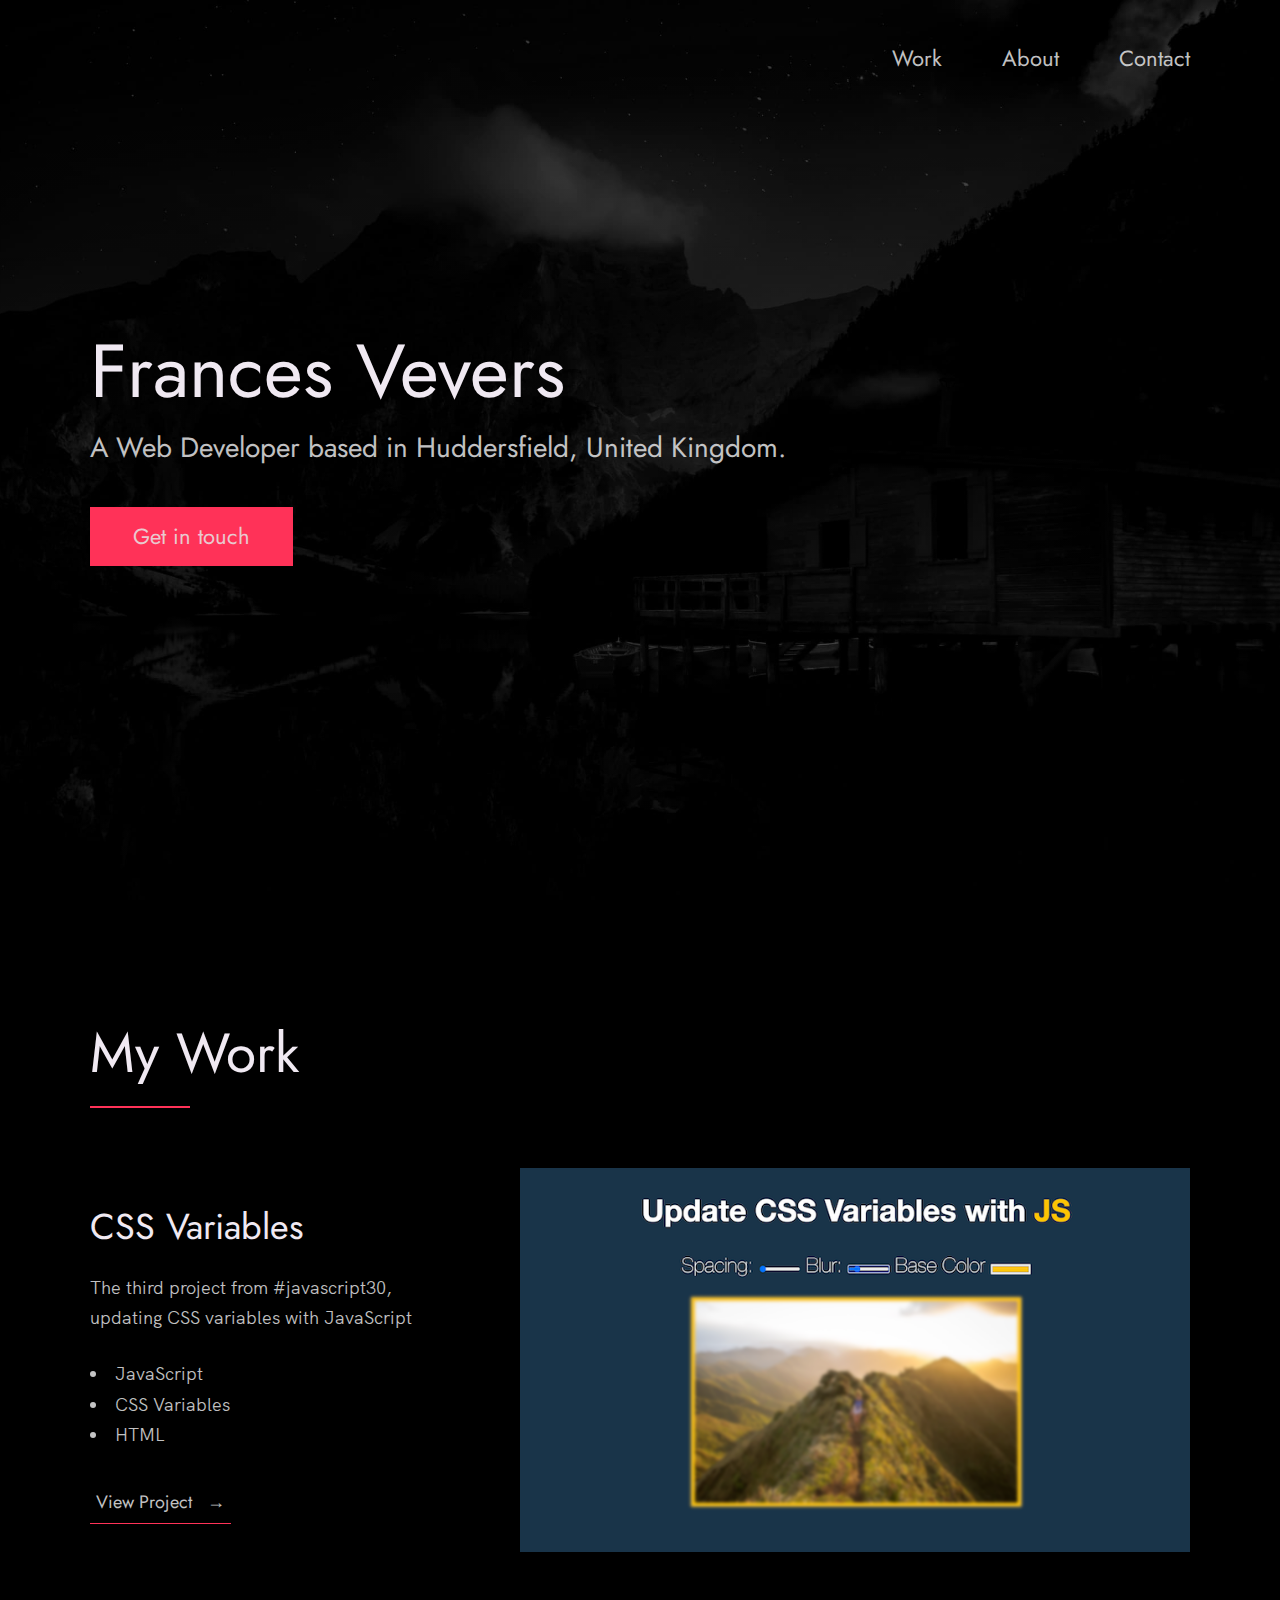
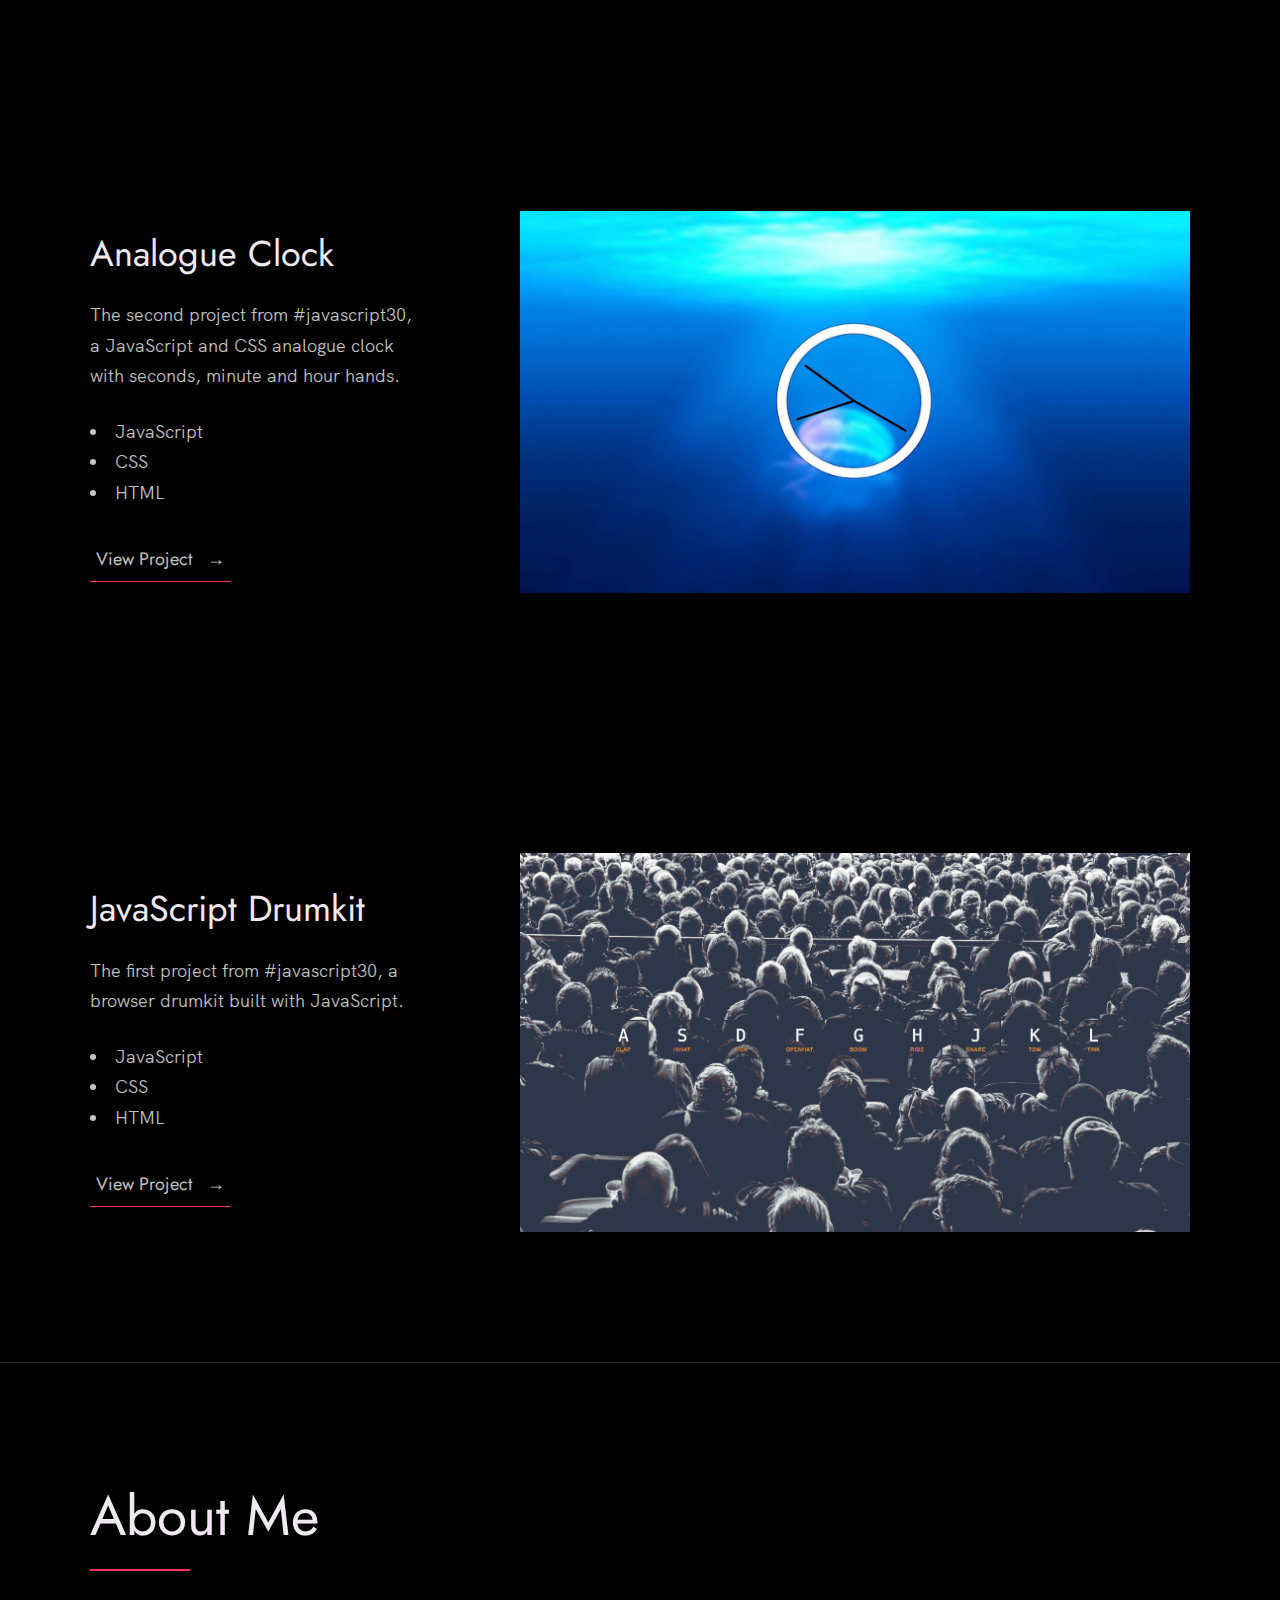
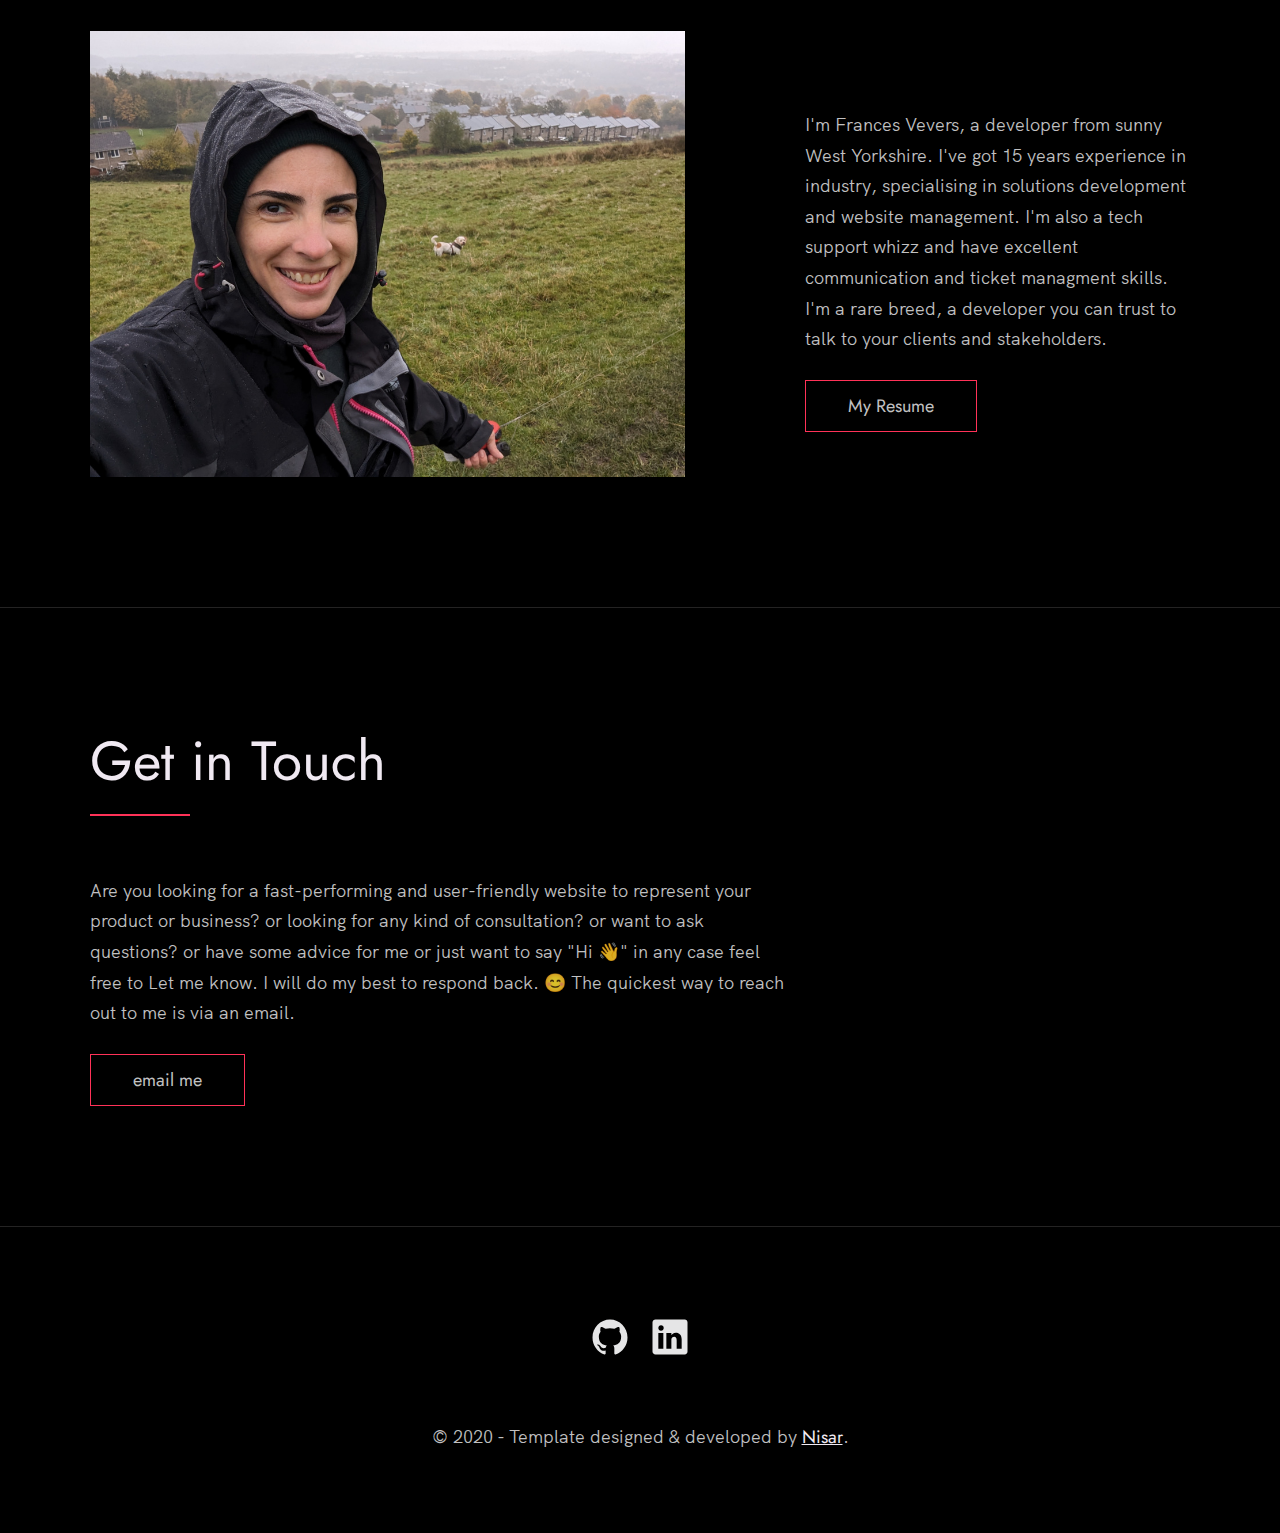
==== index.html @ 70a64d56 "updating fav icon" ====
<!-- 
  Hello 😊.

  This template is designed and developed by Nisar Hassan Naqvi
  for anyone to use for free or customize the way they like.

  Github Repo: https://github.com/nisarhassan12/portfolio-template/
  My Website: https://nisar.dev

  For business & inquires, contact me => syednisarhassan12@gmail.com
-->

<!--
  Follow the instructions written in comments to create your stunning portfolio
-->

<!DOCTYPE html>
<html lang="en">

<head>
  <meta charset="UTF-8" />
  <meta name="viewport" content="width=device-width, initial-scale=1.0" />
  <!-- <link rel="shortcut icon" type="image/png" href="./images/favicon.png" /> -->
  <link rel="icon" href="https://fav.farm/🔥" />

  <!-- Put your site title here -->
  <title>
    Frances Vevers | A Web Developer based in Huddersfield, United Kingdom.
  </title>

  <meta name="description" content="Add small description of yourslef.">
  <!-- Add some coding keywords below, Ex: (React, CSS etc) -->
  <meta name="keywords" content="Put your name, skills and some coding keywords" />
  <link rel="stylesheet" href="index.css" />
</head>

<body>

  <!-- ***** Header ***** -->

  <header class="header" role="banner" id="top">
    <div class="row">
      <nav class="nav" role="navigation">
        <ul class="nav__items">
          <li class="nav__item"><a href="#work" class="nav__link">Work</a></li>
          <!--<li class="nav__item"><a href="#clients" class="nav__link">Clients</a></li>-->
          <li class="nav__item">
            <a href="#about" class="nav__link">About</a>
          </li>
          <li class="nav__item">
            <a href="#contact" class="nav__link">Contact</a>
          </li>
        </ul>
      </nav>
    </div>
    <div class="header__text-box row">
      <div class="header__text">
        <h1 class="heading-primary">
          <!-- Replace the following name with your name -->
          <span>Frances Vevers</span>
        </h1>
        <!-- Put a small paragraph about yourself -->
        <p>A Web Developer based in Huddersfield, United Kingdom.</p>
        <a href="#contact" class="btn btn--pink">Get in touch</a>
      </div>
    </div>
  </header>

  <main role="main">

    <!-- ***** Work ***** -->

    <section class="work" id="work">
      <div class="row">
        <h2>My Work</h2>
        <div class="work__boxes">

          <!-- Each div with the work__box class is a project. -->

          <!-- <div class="work__box">
            <div class="work__text">
              <h3>Portfolio Template</h3>
              <p>
                A free Open Source Portfolio for anyone to use for free.
              </p>
              <ul class="work__list">
                <li>HTML</li>
                <li>SCSS</li>
                <li>JavaScript</li>
                <li>Parcel</li>
              </ul>

              <div class="work__links">
                <a href="https://nisar.surge.sh" target="_blank" class="link__text">
                  Visit Site <span>&rarr;</span>
                </a>
                <a href="https://github.com/nisarhassan12/portfolio" title="View Source Code" target="_blank">
                  <img src="./images/github.svg" class="work__code" alt="GitHub">
                </a>
              </div>
            </div>
            <div class="work__image-box">
              <img src="./images/project-1.png" class="work__image" alt="Project 1" />
            </div>
          </div>

          <div class="work__box">
            <div class="work__text">
              <h3>Calculator</h3>
              <p>
                Lorem ipsum dolor sit amet consectetur adipisicing elit. Quod,
                eius.
              </p>
              <ul class="work__list">
                <li>React</li>
                <li>Next.js</li>
                <li>Node</li>
                <li>MongoDB</li>
              </ul>

              <div class="work__links">
                <a href="#" class="link__text">
                  Visit Site <span>&rarr;</span>
                </a>
                <a href="#">
                  <img src="./images/github.svg" class="work__code" title="View Source Code" alt="GitHub">
                </a>
              </div>
            </div>
            <div class="work__image-box">
              <img src="./images/project-2.png" class="work__image" alt="Project 1" />
            </div>
          </div> -->

          <div class="work__box">
            <div class="work__text">
              <h3>CSS Variables</h3>
              <p>
                The third project from #javascript30, updating CSS variables with JavaScript
              </p>
              <ul class="work__list">
                <li>JavaScript</li>
                <li>CSS Variables</li>
                <li>HTML</li>
              </ul>

              <div class="work__links">
                <a href="./projects/javascript30/03 - CSS Variables/index-START.html" class="link__text" target="_blank">
                  View Project <span>&rarr;</span>
                </a>
              </div>
            </div>
            <div class="work__image-box">
              <img src="./images/project-css-variables.png" class="work__image" alt="clock" />
            </div>
          </div>

          <div class="work__box">
            <div class="work__text">
              <h3>Analogue Clock</h3>
              <p>
                The second project from #javascript30, a JavaScript and CSS analogue clock with seconds, minute and hour hands.
              </p>
              <ul class="work__list">
                <li>JavaScript</li>
                <li>CSS</li>
                <li>HTML</li>
              </ul>

              <div class="work__links">
                <a href="./projects/javascript30/02 - JS and CSS Clock/index-START.html" class="link__text" target="_blank">
                  View Project <span>&rarr;</span>
                </a>
              </div>
            </div>
            <div class="work__image-box">
              <img src="./images/project-clock.png" class="work__image" alt="clock" />
            </div>
          </div>

          <div class="work__box">
            <div class="work__text">
              <h3>JavaScript Drumkit</h3>
              <p>
                The first project from #javascript30, a browser drumkit built with JavaScript.
              </p>
              <ul class="work__list">
                <li>JavaScript</li>
                <li>CSS</li>
                <li>HTML</li>
              </ul>

              <div class="work__links">
                <a href="./projects/javascript30/01 - JavaScript Drum Kit/index-START.html" class="link__text"  target="_blank">
                  View Project <span>&rarr;</span>
                </a>
              </div>
            </div>
            <div class="work__image-box">
              <img src="./images/project-drumkit.png" class="work__image" alt="Drumkit" />
            </div>
          </div>

        </div>
      </div>
    </section>

    <!-- ***** Clients ***** -->
<!--
    <section class="client" id="clients">
      <div class="row">
        <h2>Clients</h2>
        <div class="client__logos">-->
          <!-- Add logos of the clients or companies you'have worked with. -->
          <!--<img src="./images/ronjones.png" class="client__logo" alt="Company 2" />
          <img src="./images/goldengrid.png" class="client__logo" alt="Company 3" />
          <img src="./images/bullseye.png" class="client__logo" alt="Company 1" />
          <img src="./images/mighty-furnitures.png" class="client__logo" alt="Company 1" />
          <img src="./images/fastlane.png" class="client__logo" alt="Company 3" />
          <img src="./images/chippy.png" class="client__logo" alt="Company 1" />
        </div>
      </div>
    </section>-->

    <!-- ***** About ***** -->

    <section class="about" id="about">
      <div class="row">
        <h2>About Me</h2>
        <div class="about__content">
          <div class="about__text">
            <!-- Replace the below paragraph with info about yourself -->
            <p>
              I'm Frances Vevers, a developer from sunny West Yorkshire.  I've got 15 years experience in industry, specialising in solutions development and website management.  I'm also a tech support whizz and have excellent communication and ticket managment skills.  I'm a rare breed, a developer you can trust to talk to your clients and stakeholders.
            </p>
            <!-- Provide a link to your resume -->
            <a href="./docs/cv.pdf" class="btn"  target="_blank">My Resume</a>
          </div>

          <div class="about__photo-container">
            <!-- Add a nice photo of yourself -->
            <img class="about__photo" src="./images/frances-vevers-rain.jpg" />
          </div>
        </div>
      </div>
    </section>
  </main>

  <!-- ***** Contact ***** -->

  <section class="contact" id="contact">
    <div class="row">
      <h2>Get in Touch</h2>
      <div class="contact__info">
        <p>
          Are you looking for a fast-performing and user-friendly website to
          represent your product or business? or looking for any kind of
          consultation? or want to ask questions? or have some advice for me
          or just want to say "Hi 👋" in any case feel free to Let me know. I
          will do my best to respond back. 😊 The quickest way to reach out to
          me is via an email.
        </p>
        <!-- Replace the email with yours -->
        <a href="mailto:francesvevers@gmail.com" class="btn">email me</a>
      </div>
    </div>
  </section>

  <!-- ***** Footer ***** -->

  <footer role="contentinfo" class="footer">
    <div class="row">
      <!-- Update the links to point to your accounts -->
      <ul class="footer__social-links">
        <!-- <li class="footer__social-link-item">
          <a href="https://twitter.com/nisarhassan12/" title="Link to Twitter Profile">
            <img src="./images/twitter.svg" class="footer__social-image" alt="Twitter">
          </a>
        </li>
        <li class="footer__social-link-item">
          <a href="https://codepen.io/nisar_hassan" title="Link to Codepen Profile">
            <img src="./images/codepen.svg" class="footer__social-image" alt="Codepen">
          </a>
        </li> -->
        <li class="footer__social-link-item">
          <a href="https://github.com/francesvevers/" title="Link to Github Profile">
            <img src="./images/github.svg" class="footer__social-image" alt="Github">
          </a>
        </li>
        <li class="footer__social-link-item">
          <a href=https://www.linkedin.com/in/frances-vevers-b88bb8159/">
            <img src="./images/linkedin.svg" title="Link to Linkedin Profile" class="footer__social-image" alt="Linkedin">
          </a>
        </li>
      </ul>

      <!-- If you give me some credit by keeping the below paragraph, will be huge for me 😊 Thanks. -->
      <p>
        &copy; 2020 - Template designed & developed by <a href="https://nisar.dev" class="link">Nisar</a>.
      </p>
      <div class="footer__github-buttons">
        <iframe
          src="https://ghbtns.com/github-btn.html?user=nisarhassan12&repo=portfolio-template&type=watch&count=true"
          frameborder="0" scrolling="0" width="170" height="20" title="Watch Portfolio Template on GitHub">
        </iframe>
      </div>
    </div>
  </footer>

  <a href="#top" class="back-to-top" title="Back to Top">
    <img src="./images/arrow-up.svg" alt="Back to Top" class="back-to-top__image"/>
  </a>
  <script src="./index.js"></script>
</body>

</html>
---- index.css ----
/* --------------------------------------- */
/* ----- Basic Setup ----- */
/* --------------------------------------- */

@font-face {
    font-family: 'Hk Grotesk';
    font-style: normal;
    font-weight: 400;
    src: url('./fonts/HKGrotesk-Regular.woff') format('woff');
}

@font-face {
    font-family: 'Jost';
    font-style: normal;
    font-weight: 400;
    src: url('./fonts/Jost-Regular.ttf') format('woff');
}

* {
    margin: 0;
    padding: 0;
    box-sizing: inherit;
}

:root {
    --font-size-small: 1.8rem;
    --font-size-normal: 2.2rem;
    --font-size-medium: 2.8rem;
    --font-size-medium-1: 3.6rem;
    --font-size-large: 5.5rem;
    --font-size-huge: 7.5rem;
    --font-stack: 'Hk Grotesk', sans-serif;

    --line-height-normal: 1.7;
    --line-height-small: 1.2;

    --black: #000;
    --pink: #ff3258;
    --white: #f0e9f2;
    --white-1: #e5e5e6da;


    --container-max-width: 1180px;
    --container-normal-width: 800px;
    --container-medium-width: 700px; 
    --container-small-width: 500px;

    --gutter-huge: 12rem;
    --gutter-medium: 6rem;
    --gutter-normal: 3rem;
    --gutter-small-1: 2.5rem;
    --gutter-small: 2rem;

    --border-light: 1px solid rgb(36, 35, 35);
}

html {
    font-size: 62.5%; /* (16/10)*100 = 62.5% => 1rem = 10px */
    box-sizing: border-box;
    scroll-behavior: smooth;
}

@media(max-width: 1000px) {
    html {
        font-size: 52%;
    }
}

body {
    font-size: var(--font-size-small);
    font-family: var(--font-stack);
    font-weight: 400;
    color: var(--white-1);
    line-height: var(--line-height-normal);
    background: var(--black);
    overflow-x: hidden;
}

.row {
    max-width: var(--container-max-width);
    margin: 0 auto;
}

@media(max-width: 1340px) {
    .row {
        max-width: 1100px;
    }
}

@media(max-width: 1240px) {
    .row {
        padding: 0 var(--gutter-medium);
    }
}

@media(max-width: 600px) {
    .row {
        padding: 0 var(--gutter-normal);
    }
}

@media(max-width: 600px) {
    .row {
        padding: 0 var(--gutter-small);
    }
}

section {
    padding: var(--gutter-huge) 0;
    border-bottom: var(--border-light);
}

img {
    object-fit: contain;
    max-width: 100%;
}

/* --------------------------------------- */
/* ----- Headlines and Paragraphs ----- */
/* --------------------------------------- */

h1,
h2,
h3 {
    font-family: 'Jost', sans-serif;
    font-weight: 400;
    line-height: var(--line-height-small);
    color: var(--white);
}

.heading-primary {
    line-height: 1;
    font-size: var(--font-size-huge);
    font-weight: 400;
}

@media(max-width: 900px) {
    .heading-primary {
        font-size: 6.5rem;
    }
}

h2 {
    font-size: var(--font-size-large);
    margin-bottom: var(--gutter-medium);
}

h2::after {
    content: '';
    display: block;
    height: 2px;
    width: 10rem;
    background: var(--pink);
    margin: var(--gutter-small) 0;
}

h3 {
    font-size: var(--font-size-medium-1);
    margin-bottom: var(--gutter-small);
}

@media(max-width: 500px) {
    .heading-primary {
        font-size: var(--font-size-large);
    }

    h2 {
        font-size: var(--font-size-medium-1);
    }

    h3 {
        font-size: var(--font-size-medium);
    }
}

p {
    margin: var(--gutter-small-1) 0;
}

@media(max-width: 900px) {
    p { 
        max-width: var(--container-small-width);
    }
}

/* --------------------------------------- */
/* ----- Buttons and Links ----- */
/* --------------------------------------- */

a {
    color: var(--white);
    font-weight: 400;
    font-family: 'Jost', sans-serif;
    transition: all .2s;
    outline: 2px solid transparent;
}

::-moz-focus-inner {
    border: 0;
}

button:focus,
a:focus {
    outline: 2px solid var(--pink);
}

body:not(.user-is-tabbing) button:focus,
body:not(.user-is-tabbing) a:focus {
    outline: none;
}

.link:hover {
    color: var(--pink);
}

.btn {
    position: relative;
    display: inline-block;
    padding: 1rem 4.2rem;
    text-decoration: none;
    color: inherit;
    border: 1px solid  var(--pink);
    font-weight: 400;
}

.btn:focus {
    outline: none;
}

.btn::after {
    content: '';
    display: block;
    position: absolute;
    top: 0;
    left: 0;
    right: 100%;
    background: var(--white);
    height: 100%;
    z-index: -1;
    transition: all 0.2s cubic-bezier(1, 0.68, 0.16, 0.9);
}

.btn:hover::after,
.btn:focus::after {
    right: 0;
    background: var(--pink);
}

.btn--pink {
    background: var(--pink);
    transition: all 0.2s;
}

.btn--pink::after {
    display: none;
}

.btn--pink:hover,
.btn--pink:focus {
    background: transparent;
}

.link__text {
    position: relative;
    display: inline-block;
    padding: .6rem;
    color: inherit;
    text-decoration: none;
    border-bottom: 1px solid var(--pink);
}

.link__text::after {
    content: '';
    display: block;
    position: absolute;
    top: 0;
    left: 0;
    right: 100%;
    background: var(--white);
    height: 100%;
    z-index: -1;
    transition: all 0.2s cubic-bezier(1, 0.68, 0.16, 0.9);
}

.link__text:focus {
    outline: none;
}

.link__text:hover::after,
.link__text:focus:after {
    right: 0;
    background: var(--pink);
}

.link__text span {
    padding-left: 1rem;
    font-family: sans-serif;
}

/* ----- Back to Top ----- */

.back-to-top {
    position: fixed;
    bottom: 4rem;
    right: 4rem;
    display: flex;
    justify-content: center;
    align-items: center;
    height: 5.5rem;
    width: 5.5rem;
    background-color: var(--pink);
    border-radius: 50%;
    z-index: 10;
    visibility: hidden;
    transition: all .4s;
}

.back-to-top__image {
    height: 70%;
}

@media(max-width: 900px) {
    .back-to-top {
        right: 2rem;
    }
}

@media(max-width: 500px) {
    .back-to-top {
        right: 1rem;
    }
}

/* --------------------------------------- */
/* ----- Navigation ----- */
/* --------------------------------------- */

.nav {
    display: flex;
    justify-content: flex-end;
    padding: var(--gutter-normal) 0;
}

.nav__items {
    display: flex;
    list-style: none;
}

.nav__item:not(:last-child) {
    margin-right: var(--gutter-medium);
}

@media(max-width: 500px) {
    .nav {
        justify-content: center;
    }
}

@media(max-width: 400px) {
    .nav__item:not(:last-child) {
        margin-right: var(--gutter-normal);
    }
}

@media(max-width: 300px) {
    .nav {
        font-size: var(--font-size-small);
    }
}

.nav__link {
    position: relative;
    display: inline-block;
    padding: 1rem 0;
    text-decoration: none;
    color: inherit;
    transition: all .2s;
}

.nav__link::after {
    content: '';
    position: absolute;
    bottom: 0;
    left: 0;
    right: 100%;
    display: inline-block;
    height: 1rem;
    background: var(--white);
    transition: all 0.25s cubic-bezier(1, 0.68, 0.16, 0.9);
}

.nav__link:hover {
    color: var(--pink);
}

.nav__link:hover::after {
    right: 0;
    height: 2px;
    background: var(--pink);
}

/* --------------------------------------- */
/* ----- Header ----- */
/* --------------------------------------- */

.header {
    background: linear-gradient(rgba(0,0,0, .1), rgba(0,0,0, .4)), 
        url('./images/header.jpg');
    height: 100vh;
    background-size: cover;
    background-position: center;
    background-attachment: fixed;
    font-size: var(--font-size-normal);
}

.header__text {
    position: absolute;
    top: 50%;
    transform: translateY(-50%);
}

.header__text p {
    margin: 1.5rem 0 3.5rem;
    max-width: var(--container-medium-width);
    font-family: 'Jost', sans-serif;
    font-size: var(--font-size-medium);
}

@media(max-width: 500px) {
    .header {
        text-align: center;
    }

    .header__text p {
        transform: scale(.8);
    }
}

/* --------------------------------------- */
/* ----- Work ----- */
/* --------------------------------------- */

.work__box {
    display: flex;
    align-items: center;
}

@media(max-width: 900px) {
    .work__box {
        align-items: initial;
        flex-direction: column-reverse;
    }
}

.work__box:not(:last-child) {
    margin-bottom: 25rem;
}

@media(max-width: 500px) {
    .work__box:not(:last-child) {
        margin-bottom: 20rem;
    }
}

.work__links {
    display: flex;
    align-items: center;
}

.work__text {
    flex: 0 0 30%;
}

.work__list {
    /* list-style-type: square; */
    list-style-position: inside;
    margin-bottom: var(--gutter-normal);
}

.work__code {
    display: block;
    height: 3rem;
    margin-left: var(--gutter-normal);
    transition: all .3s;
}

.work__code:hover {
    transform: scale(1.2);
}

.work__image-box {
    margin-bottom: var(--gutter-normal);
}

@media(min-width: 901px) {
    .work__image-box {
        flex: 1;
        margin: 0 0 0 10rem;
    }
}

@media(max-width: 900px) {
    .work__code {
        height: 4rem;
    }
}

/* --------------------------------------- */
/* ----- Clients ----- */
/* --------------------------------------- */

.client__logos {
    display: flex;
    justify-content: space-between;
    filter: invert(100%) grayscale(100%) opacity(.8);
}

.client__logo {
    height: 6.5rem;
    max-width: 18rem;
}

@media(max-width: 1240px) {
    .client__logos {
        overflow-x: scroll;
        padding: var(--gutter-normal);
    }

    .client__logo:not(:last-of-type) {
        margin-right: var(--gutter-medium);
    }
}

/* --------------------------------------- */
/* ----- About ----- */
/* --------------------------------------- */

.about__content {
    display: flex;
    flex-direction: row-reverse;
    align-items: center;
}

@media(max-width: 900px) {
    .about__content {
        flex-direction: column-reverse;
        align-items: initial;
    }
}

.about__photo-container {
    margin-bottom: var(--gutter-normal);
}

@media(min-width: 901px) {
    .about__text {
        flex: 0 0 35%;
    }
    
    .about__photo-container {
        flex: 1;
        margin: 0 var(--gutter-huge) 0 0;
    }
}

/* --------------------------------------- */
/* ----- Contact ----- */
/* --------------------------------------- */

.contact__info {
    max-width: var(--container-medium-width);
}

/* --------------------------------------- */
/* ----- Footer ----- */
/* --------------------------------------- */

.footer {
    text-align: center;
    padding: var(--gutter-medium) 0 var(--gutter-normal);
}

.footer__social-links {
    display: flex;
    justify-content: center;
    padding: var(--gutter-normal) 0;
    list-style: none;
}

.footer__social-link-item:not(:last-of-type) {
    margin-right: var(--gutter-small);
}

.footer__social-image {
    height: 4rem;
}

.footer__github-buttons {
    display: flex;
    justify-content: center;
}

.footer__github-buttons iframe {
    height: 2.5rem;
    width: 84px;
    transform: translateY(3px);
}

@media(max-width: 500px) {
    .footer {
        padding: var(--gutter-medium) 0;
    } 
}
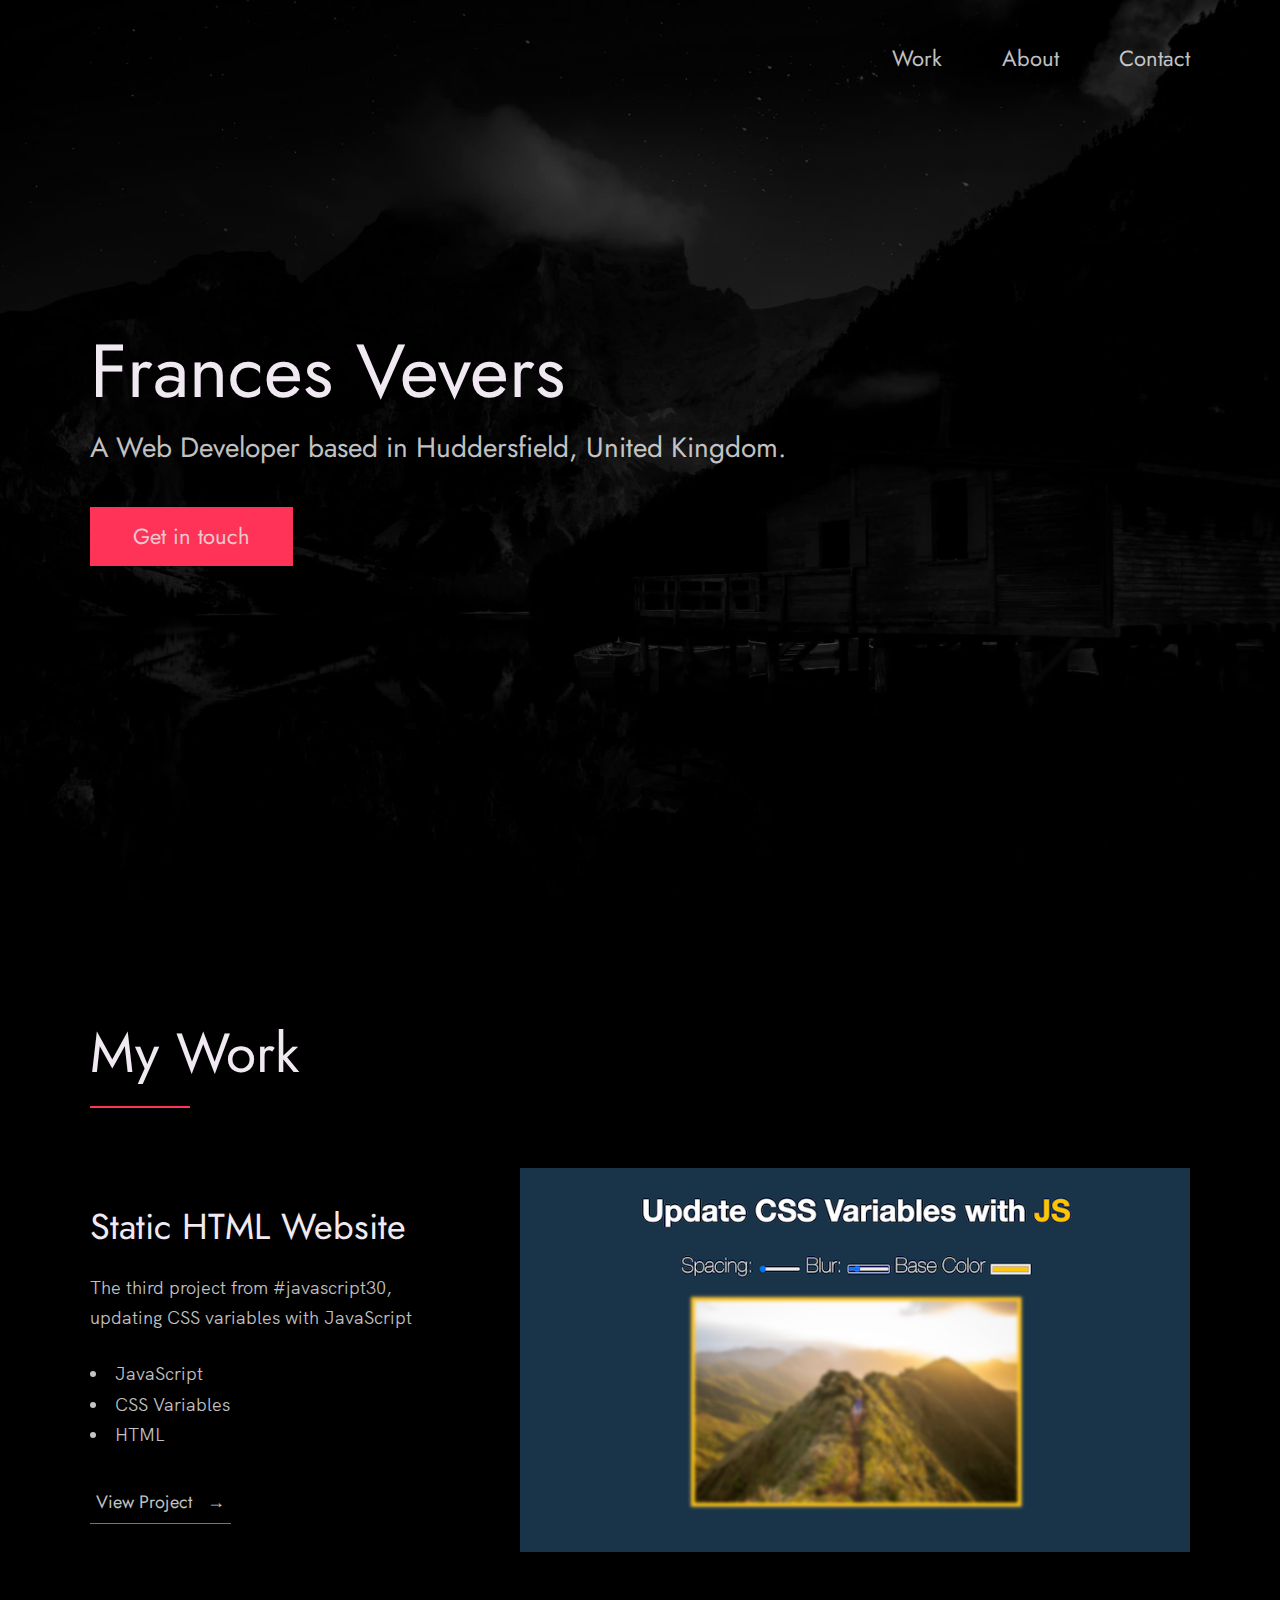
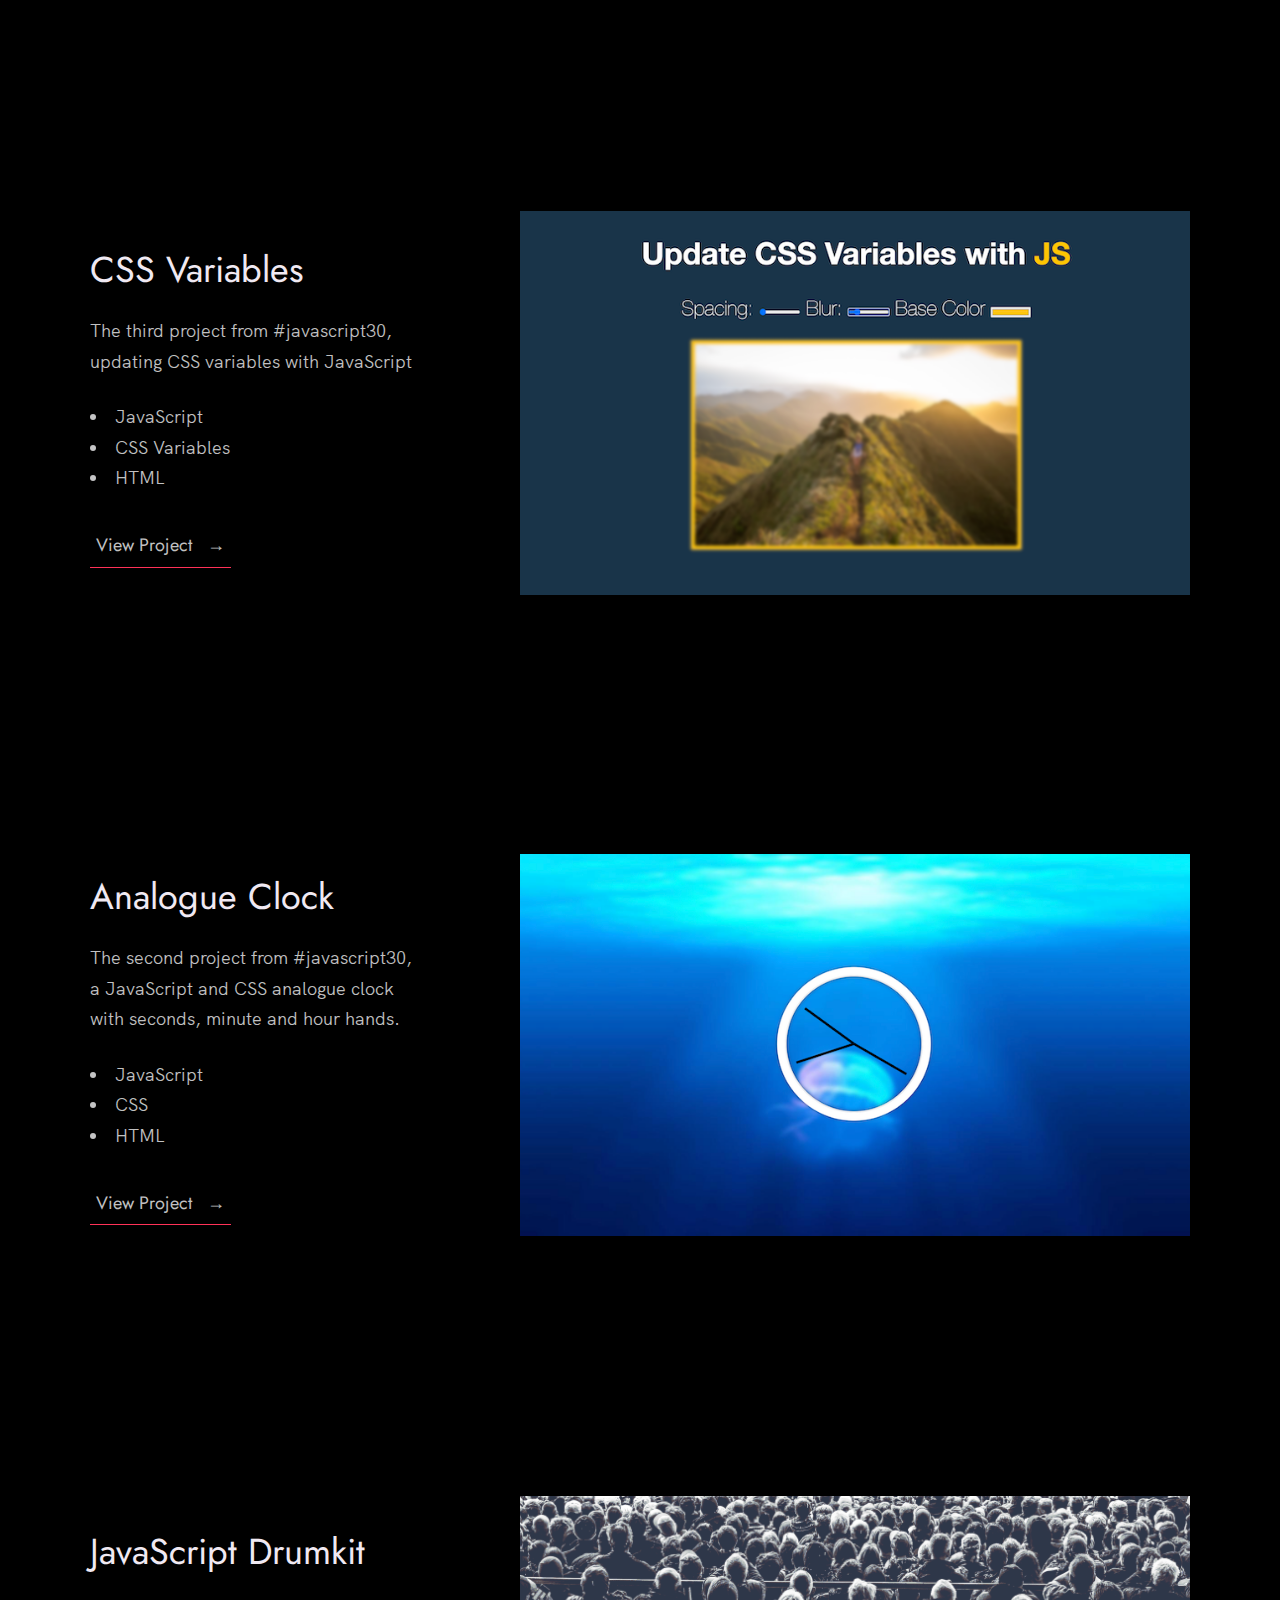
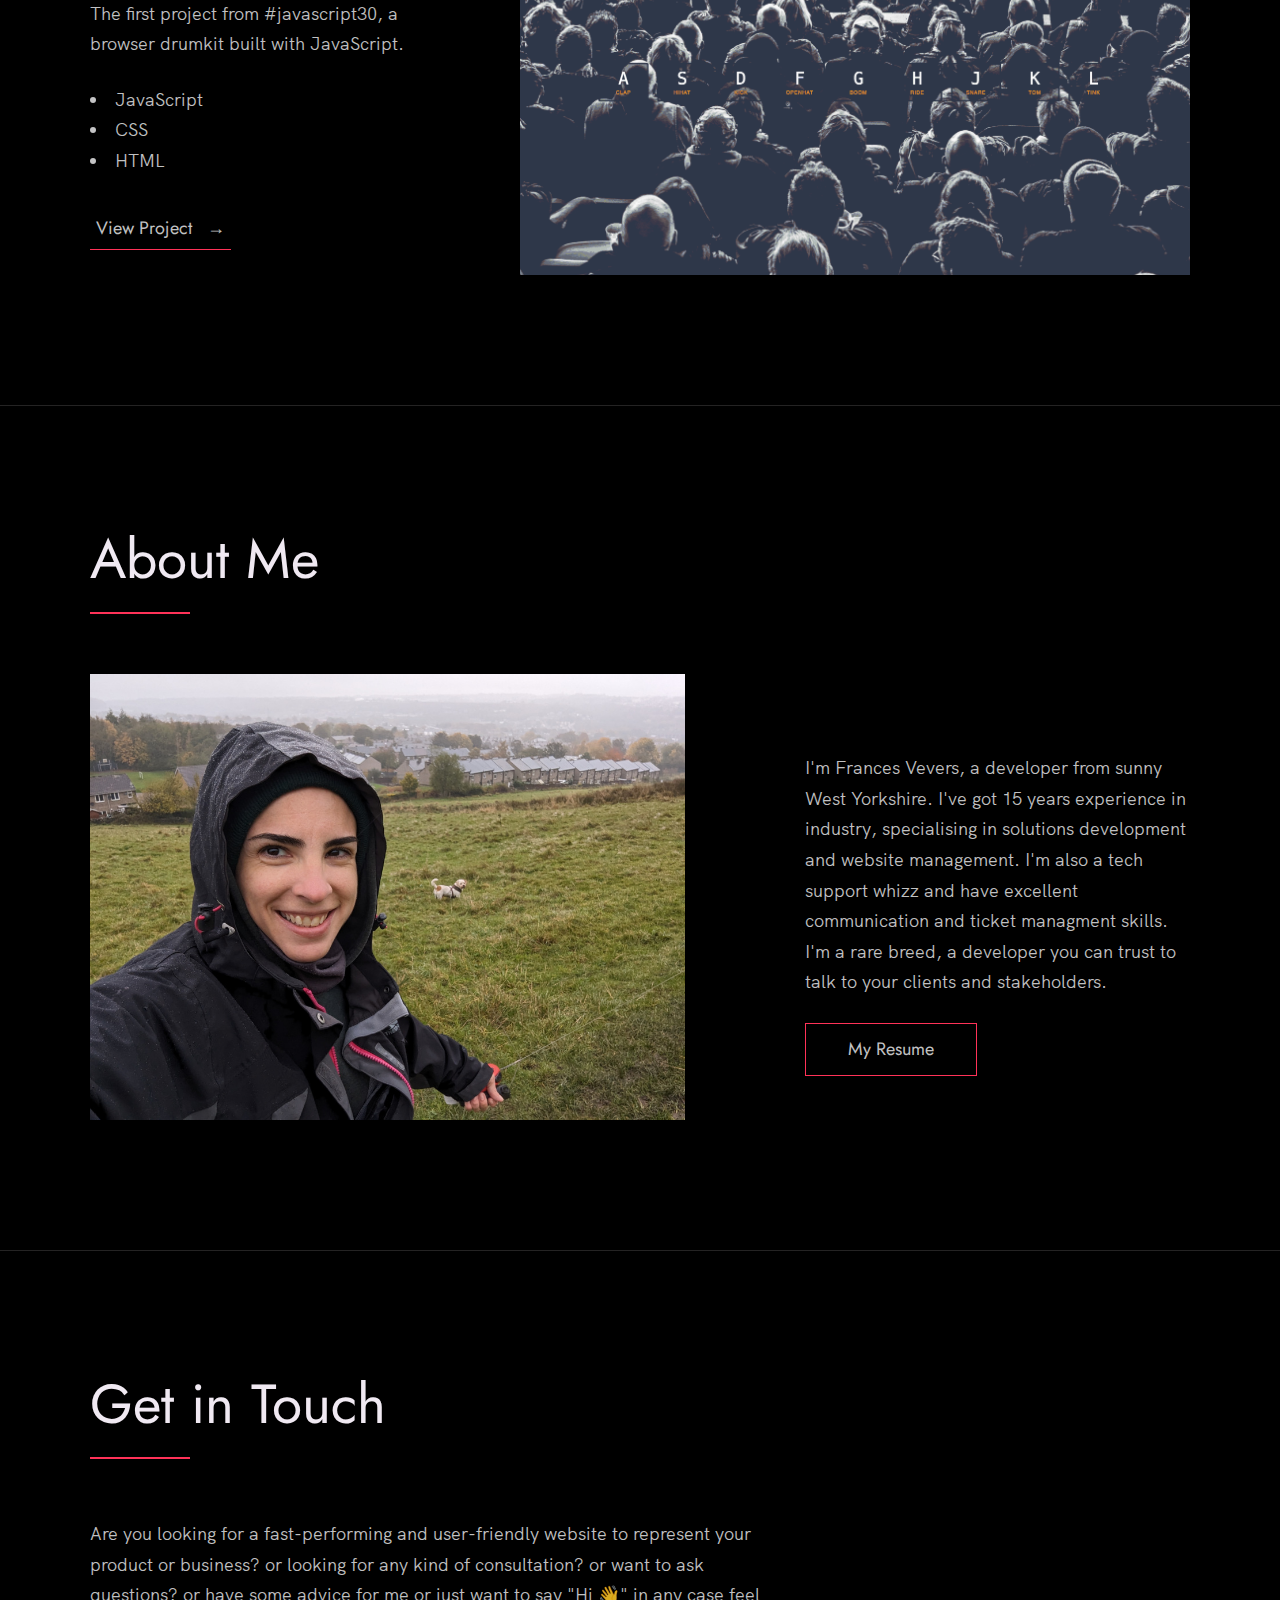
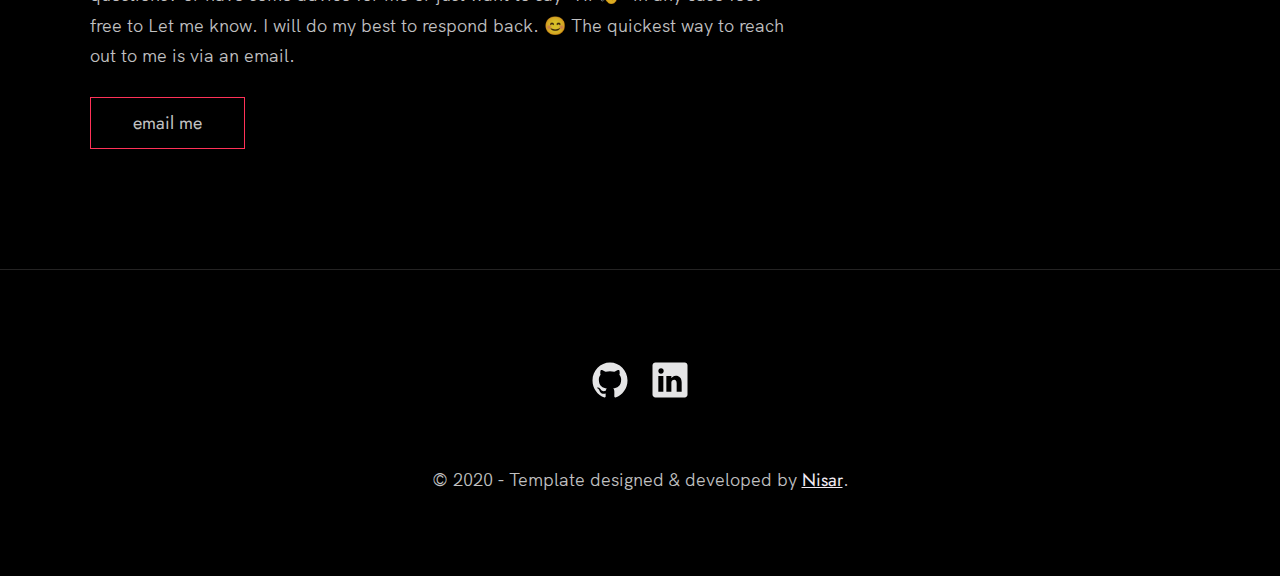
==== commit 008593e4: "Adding work" ====
--- a/index.html
+++ b/index.html
@@ -21,7 +21,7 @@
   <meta charset="UTF-8" />
   <meta name="viewport" content="width=device-width, initial-scale=1.0" />
   <!-- <link rel="shortcut icon" type="image/png" href="./images/favicon.png" /> -->
-  <link rel="icon" href="https://fav.farm/🔥" />
+  <link rel="icon" href="https://fav.farm/🌈" /> 
 
   <!-- Put your site title here -->
   <title>
@@ -131,6 +131,29 @@
               <img src="./images/project-2.png" class="work__image" alt="Project 1" />
             </div>
           </div> -->
+
+          <div class="work__box">
+            <div class="work__text">
+              <h3>Static HTML Website</h3>
+              <p>
+                The third project from #javascript30, updating CSS variables with JavaScript
+              </p>
+              <ul class="work__list">
+                <li>JavaScript</li>
+                <li>CSS Variables</li>
+                <li>HTML</li>
+              </ul>
+
+              <div class="work__links">
+                <a href="./projects/javascript30/03 - CSS Variables/index-START.html" class="link__text" target="_blank">
+                  View Project <span>&rarr;</span>
+                </a>
+              </div>
+            </div>
+            <div class="work__image-box">
+              <img src="./images/project-css-variables.png" class="work__image" alt="clock" />
+            </div>
+          </div>
 
           <div class="work__box">
             <div class="work__text">
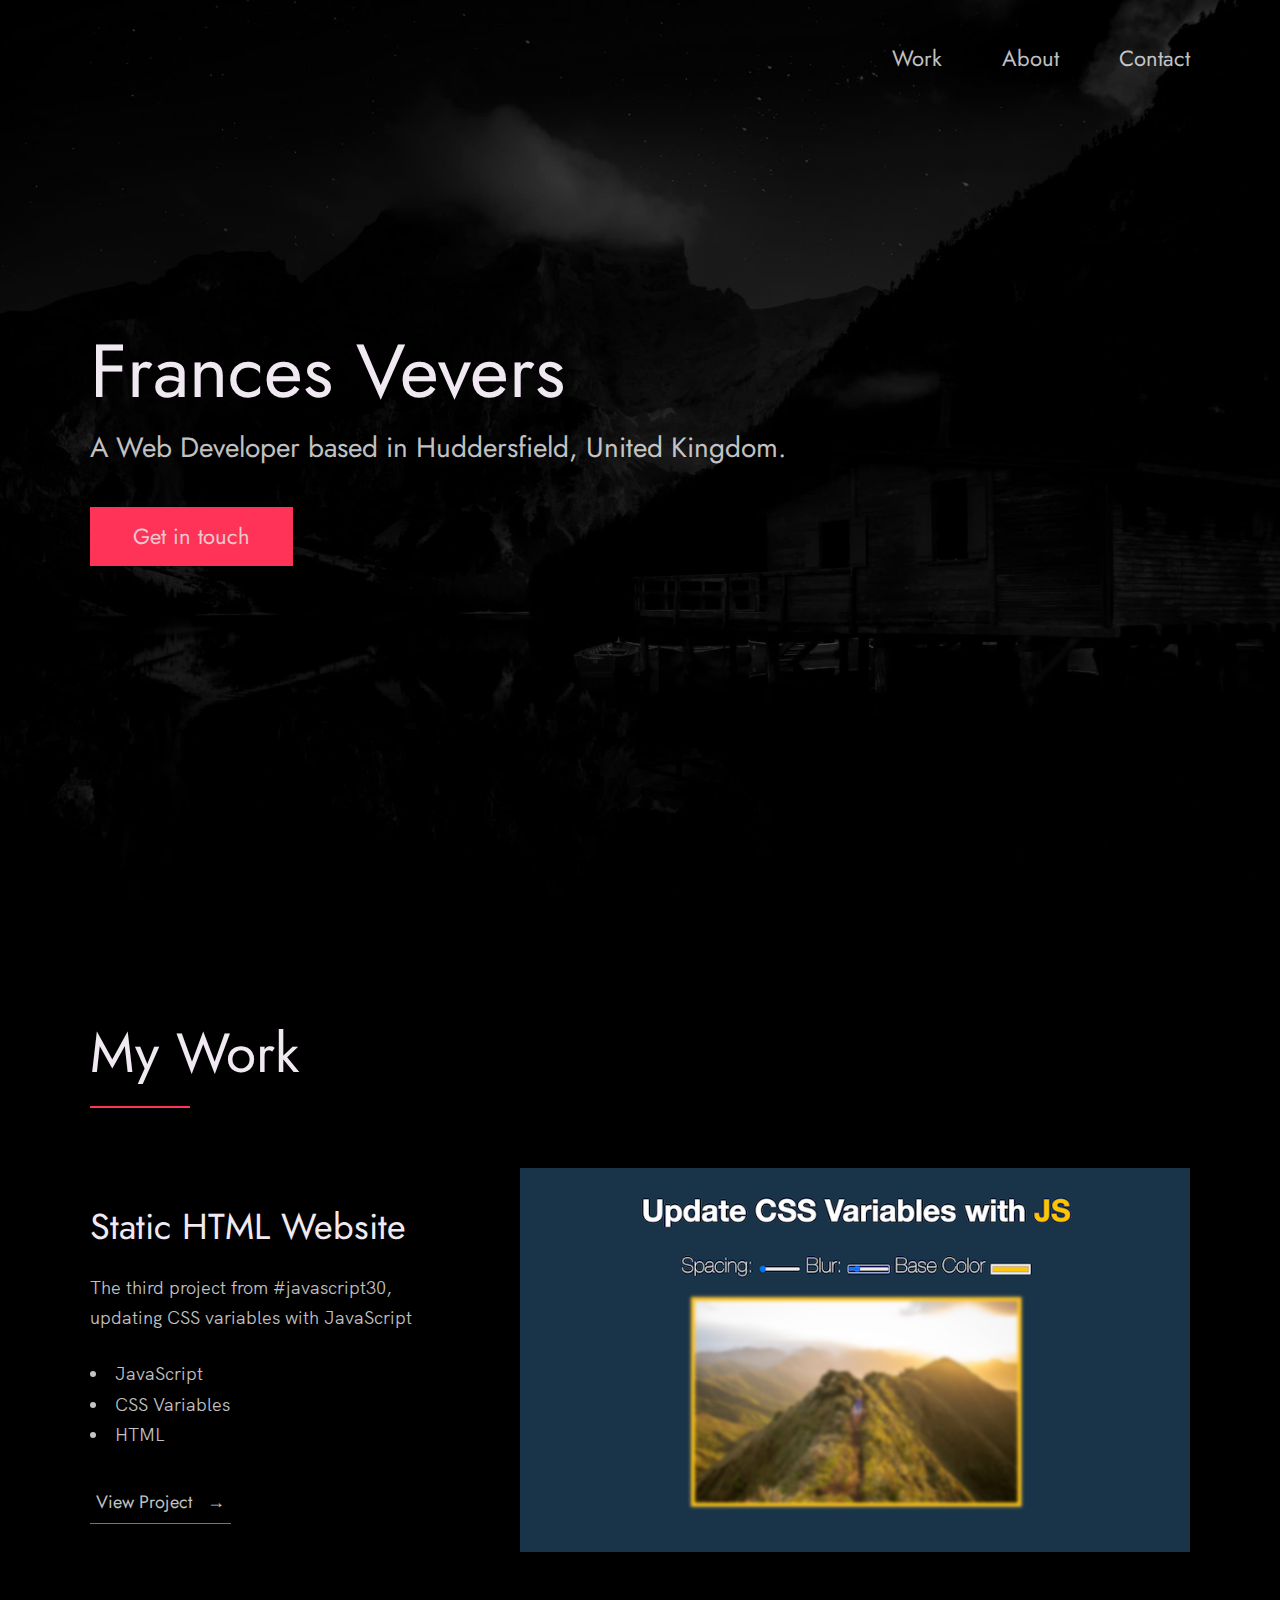
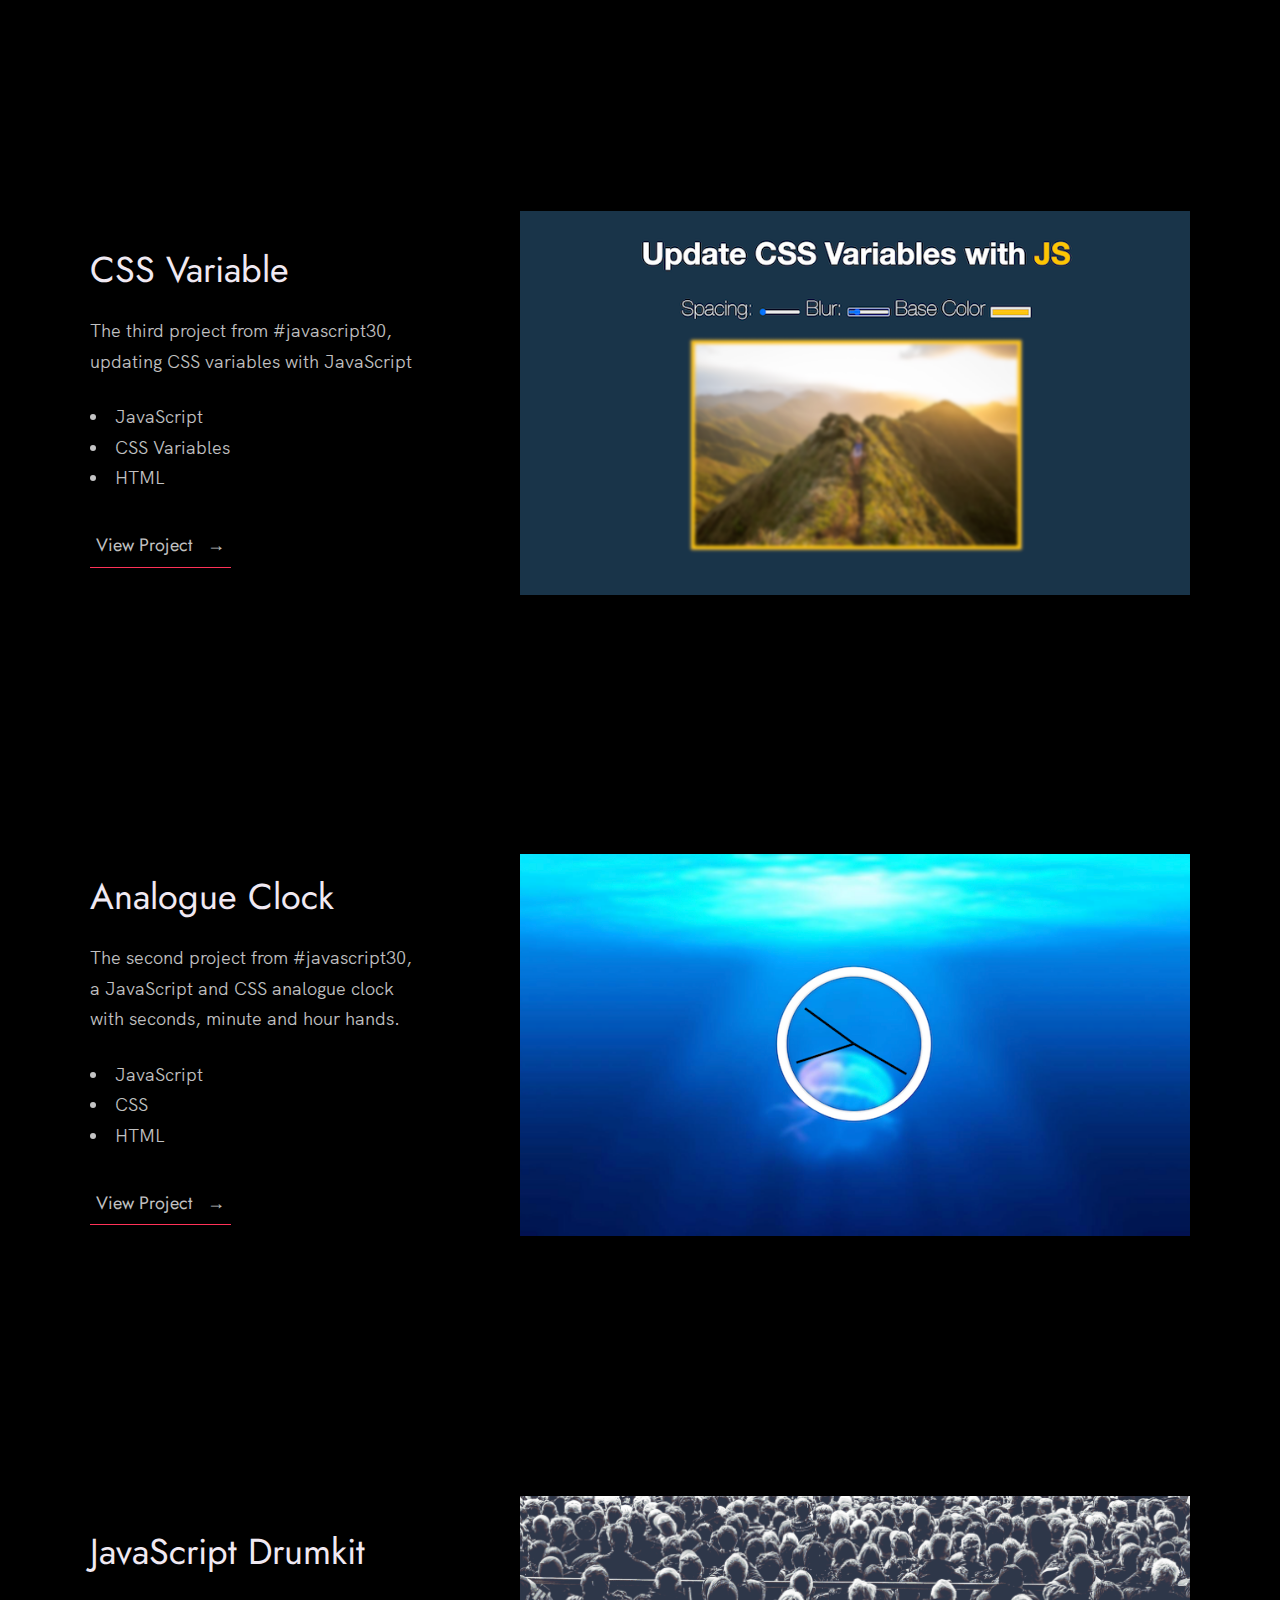
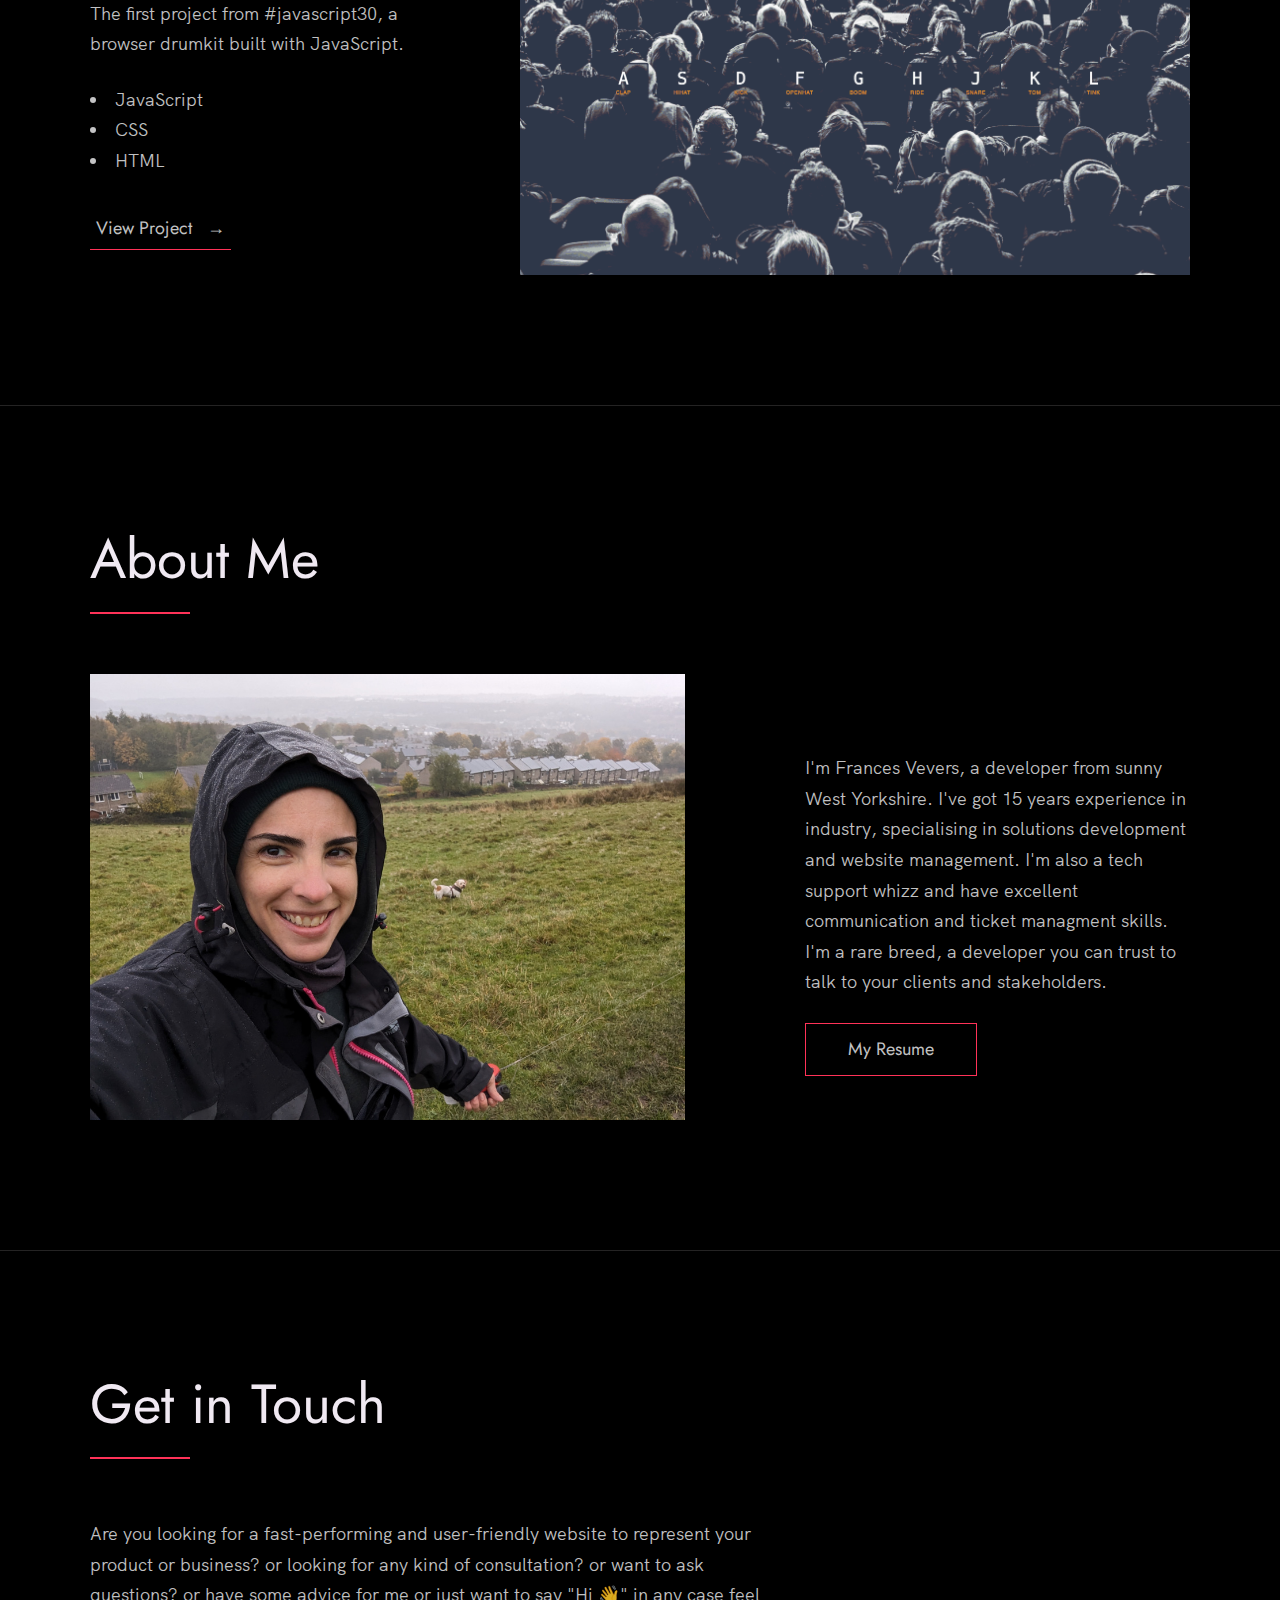
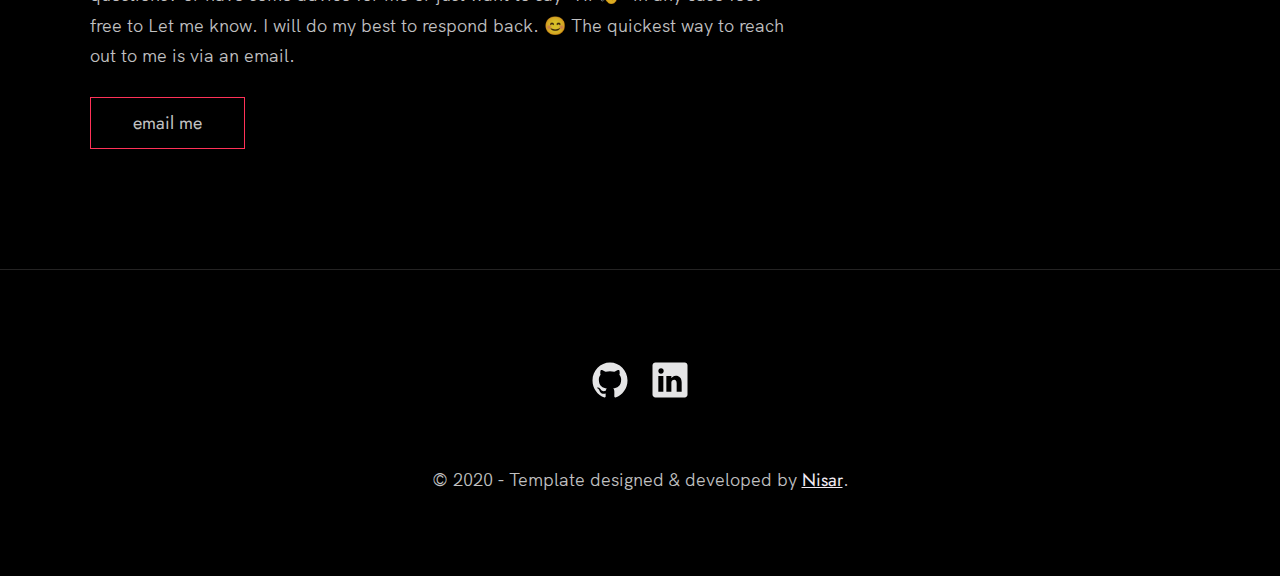
==== commit 3a80792f: "updates" ====
--- a/index.html
+++ b/index.html
@@ -157,7 +157,7 @@
 
           <div class="work__box">
             <div class="work__text">
-              <h3>CSS Variables</h3>
+              <h3>CSS Variable</h3>
               <p>
                 The third project from #javascript30, updating CSS variables with JavaScript
               </p>
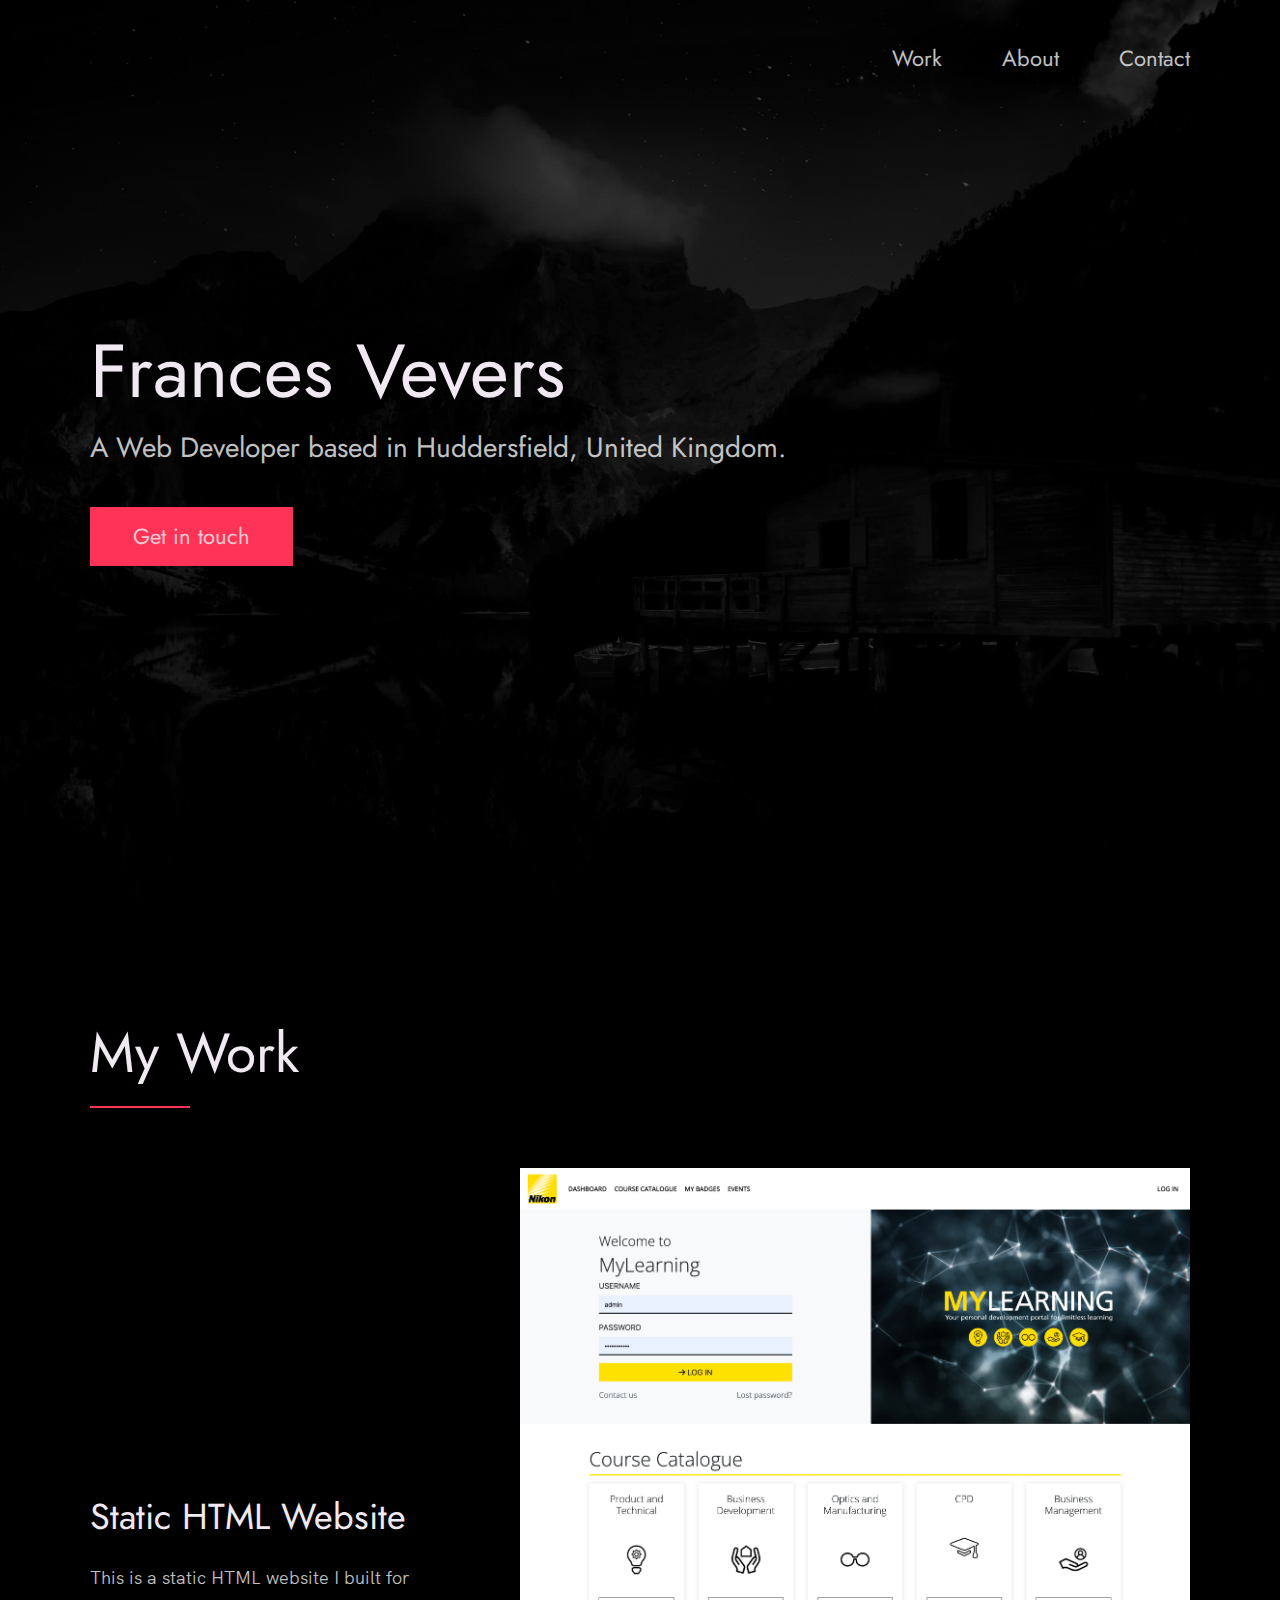
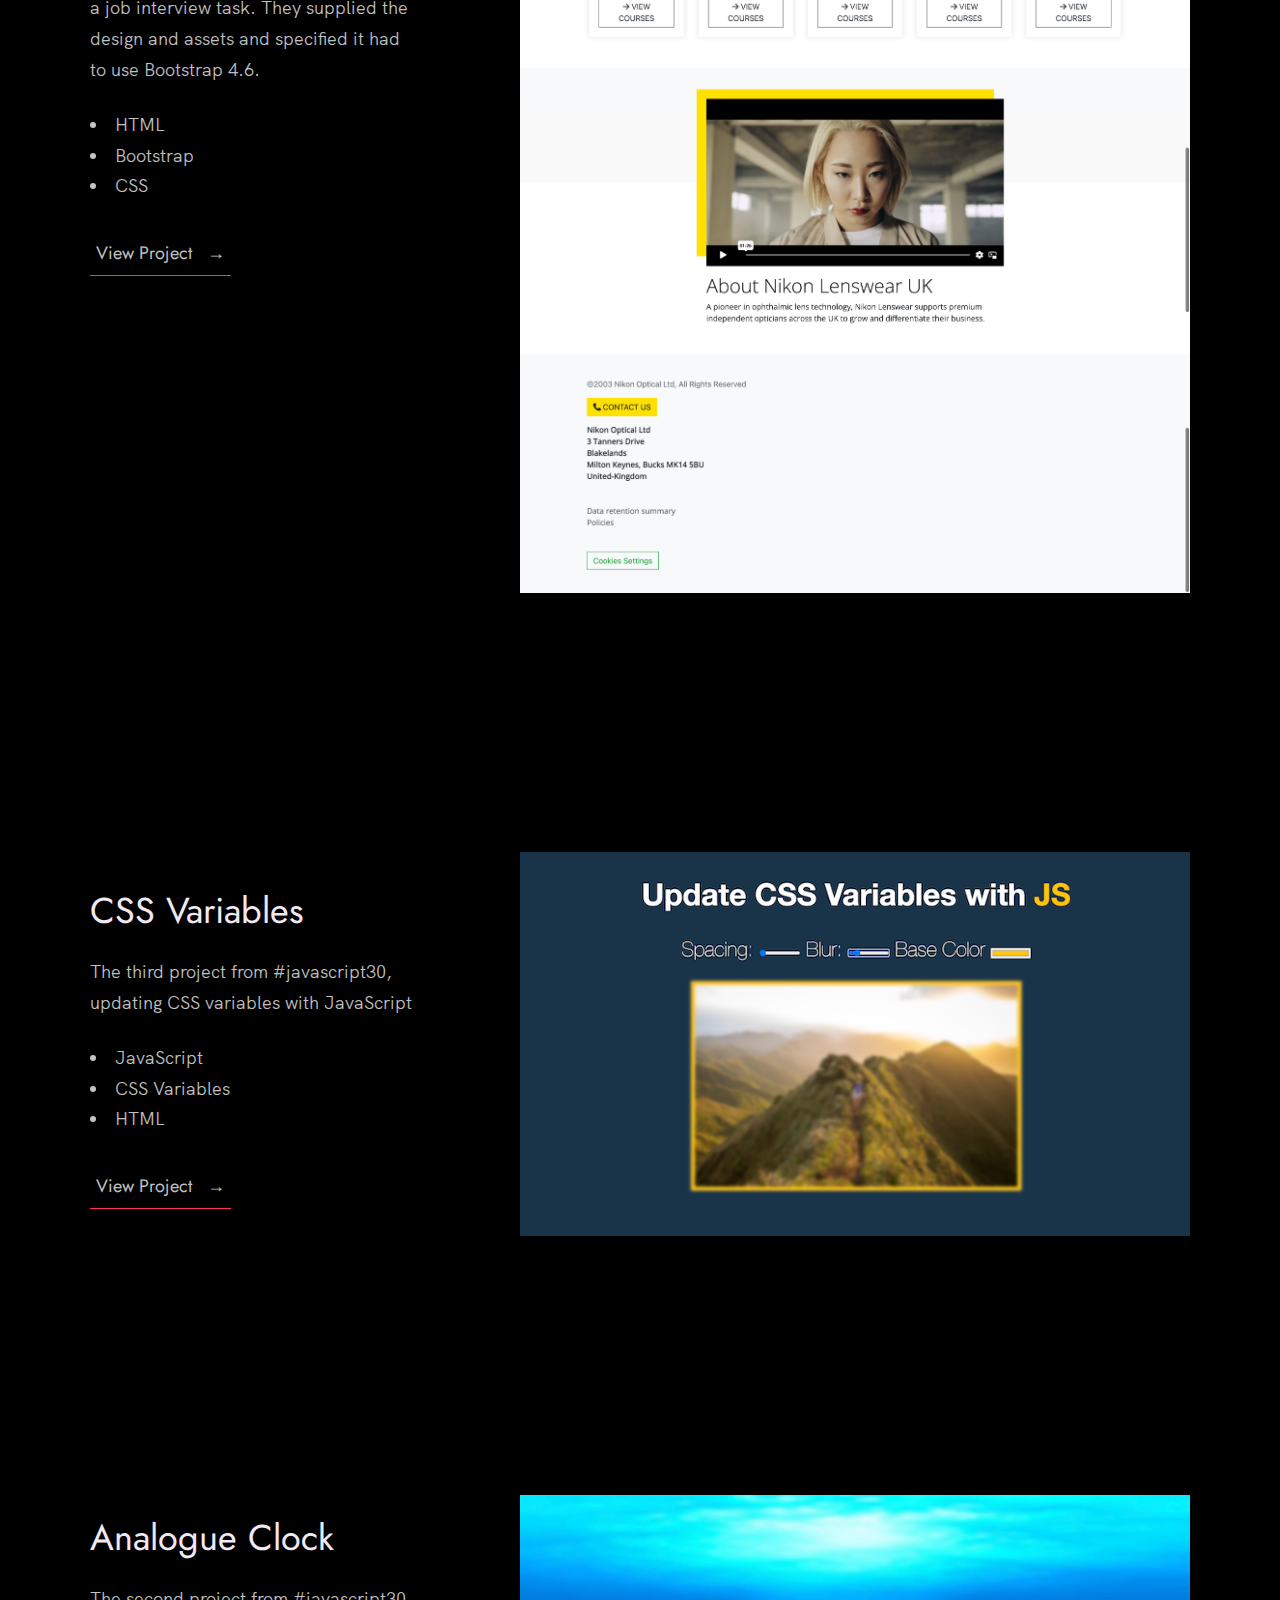
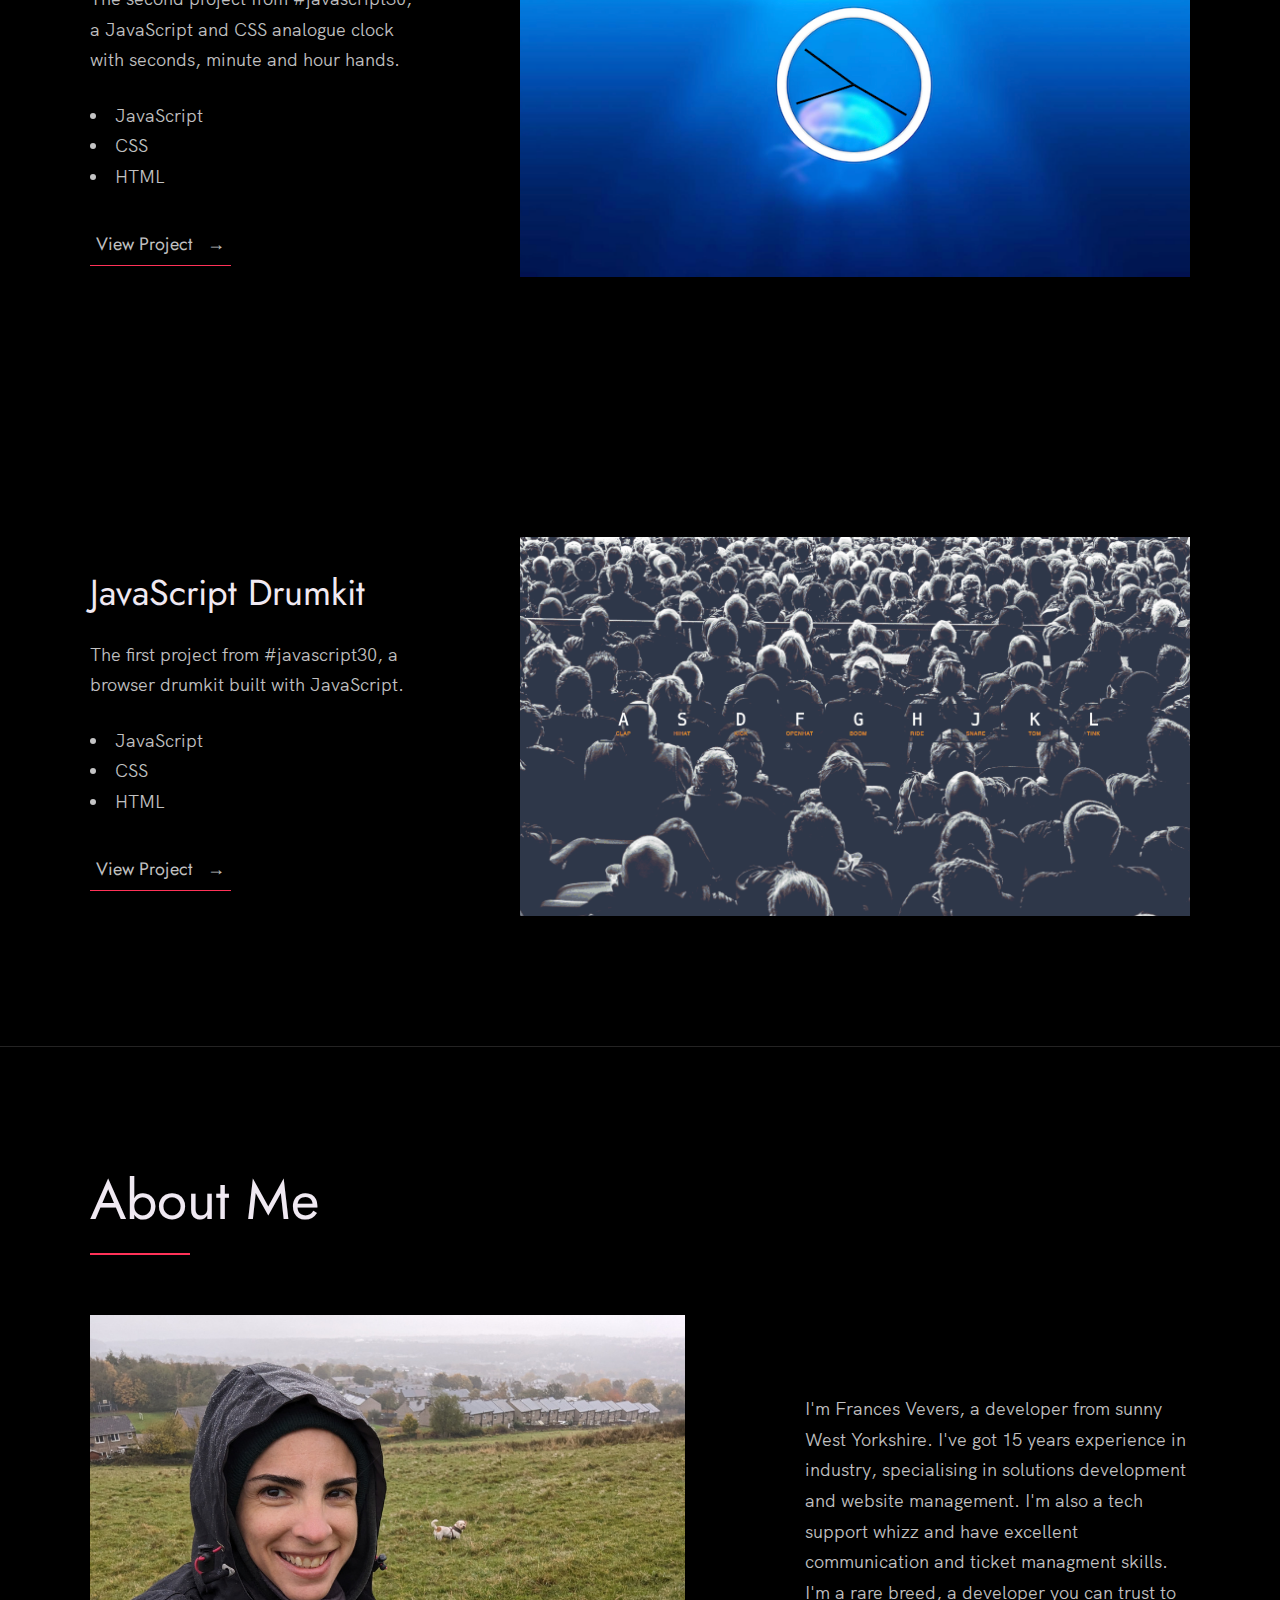
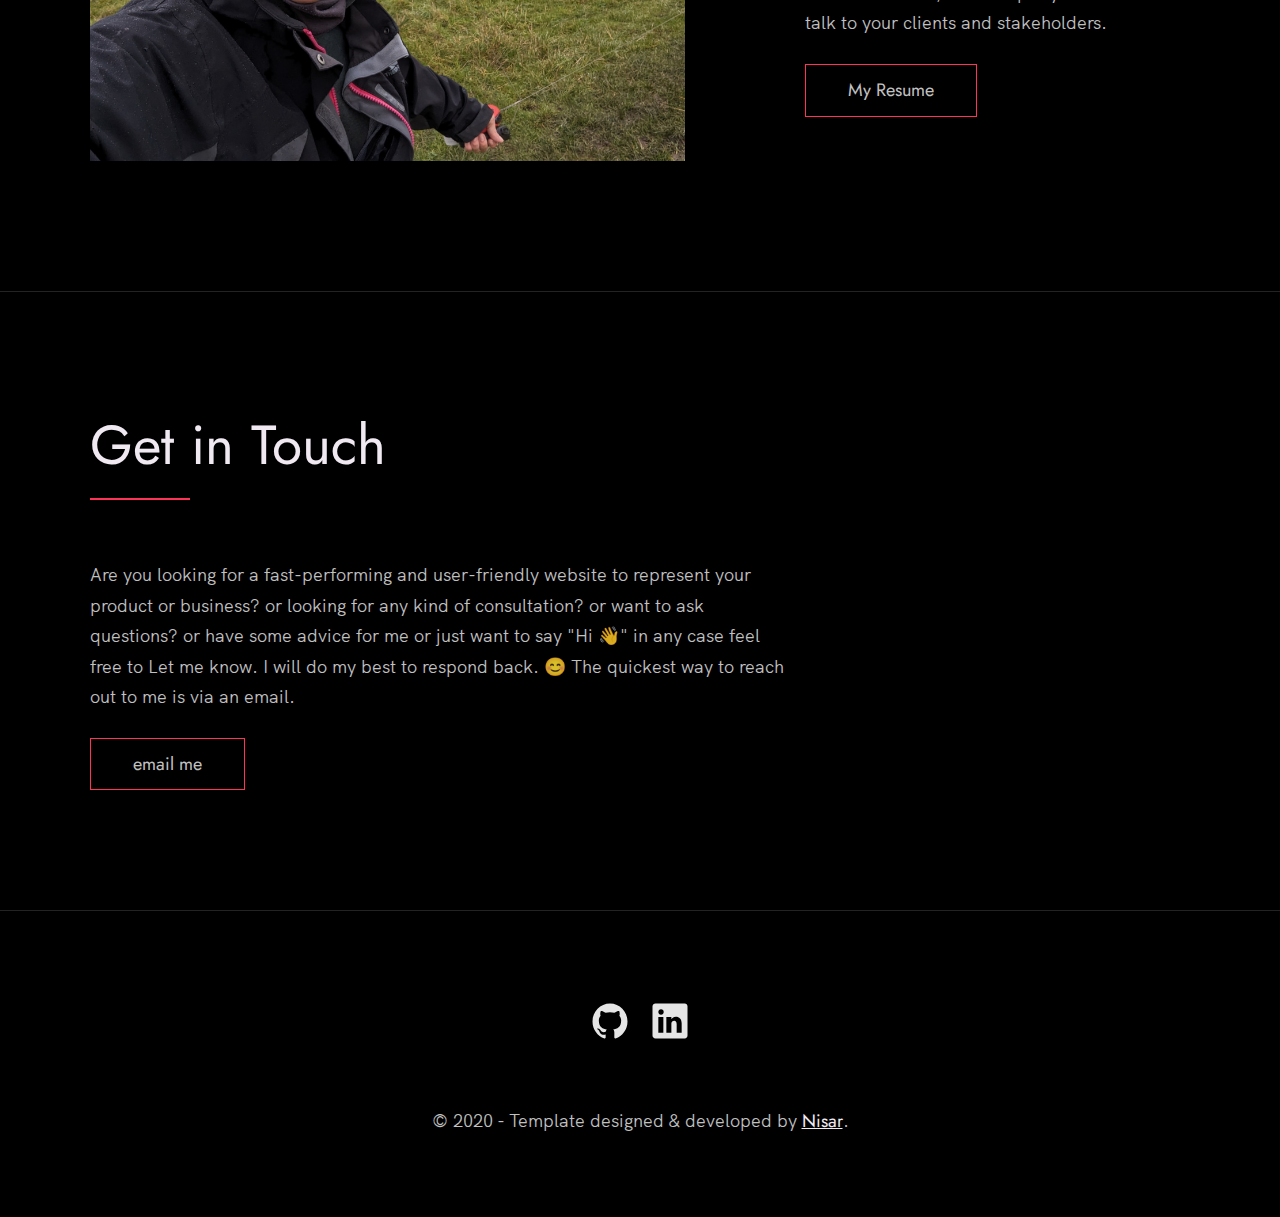
==== commit 4bd679f3: "Adding MyLearning website to work" ====
--- a/index.html
+++ b/index.html
@@ -136,28 +136,28 @@
             <div class="work__text">
               <h3>Static HTML Website</h3>
               <p>
-                The third project from #javascript30, updating CSS variables with JavaScript
-              </p>
-              <ul class="work__list">
-                <li>JavaScript</li>
-                <li>CSS Variables</li>
-                <li>HTML</li>
-              </ul>
-
-              <div class="work__links">
-                <a href="./projects/javascript30/03 - CSS Variables/index-START.html" class="link__text" target="_blank">
+                This is a static HTML website I built for a job interview task.  They supplied the design and assets and specified it had to use Bootstrap 4.6.
+              </p>
+              <ul class="work__list">
+                <li>HTML</li>
+                <li>Bootstrap</li>
+                <li>CSS</li>
+              </ul>
+
+              <div class="work__links">
+                <a href="./projects/websites/mylearning/mylearning/index.html" class="link__text" target="_blank">
                   View Project <span>&rarr;</span>
                 </a>
               </div>
             </div>
             <div class="work__image-box">
-              <img src="./images/project-css-variables.png" class="work__image" alt="clock" />
-            </div>
-          </div>
-
-          <div class="work__box">
-            <div class="work__text">
-              <h3>CSS Variable</h3>
+              <img src="./projects/websites/mylearning/screenshot.png" class="work__image" alt="clock" />
+            </div>
+          </div>
+
+          <div class="work__box">
+            <div class="work__text">
+              <h3>CSS Variables</h3>
               <p>
                 The third project from #javascript30, updating CSS variables with JavaScript
               </p>
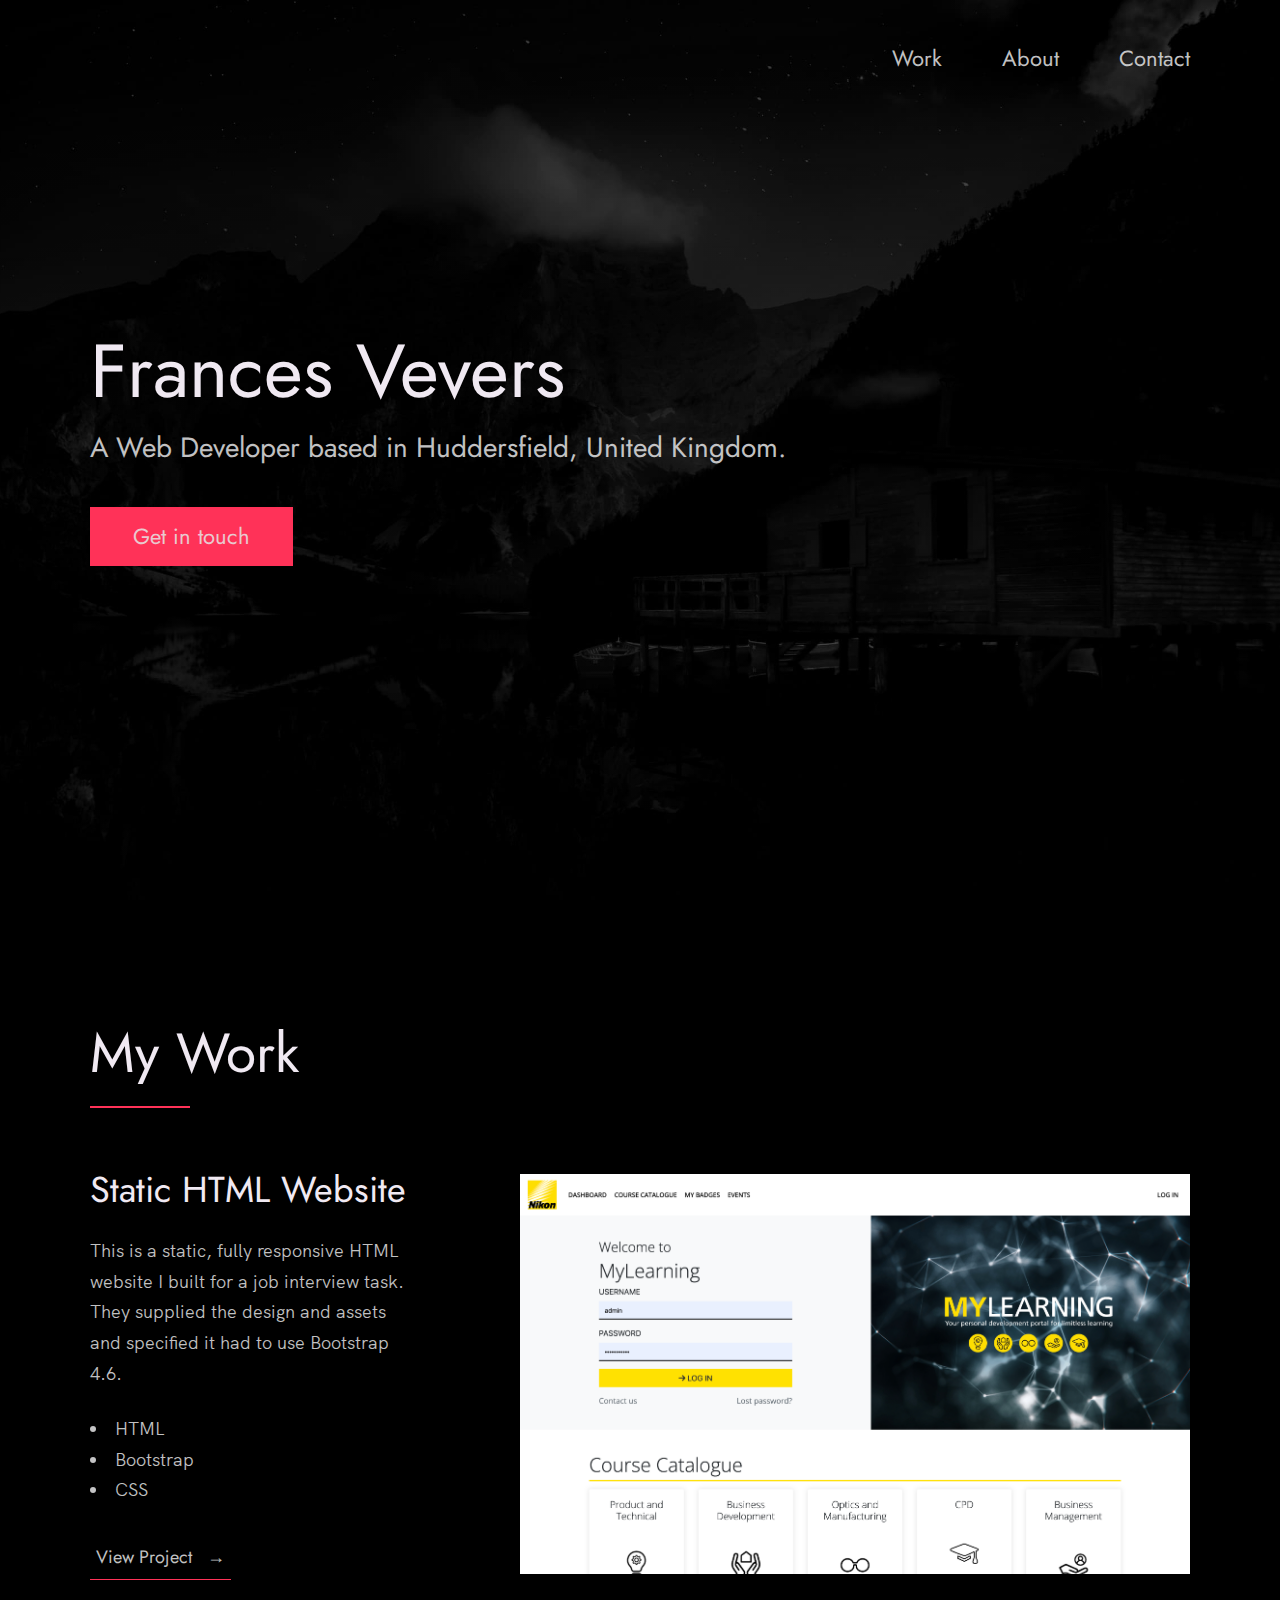
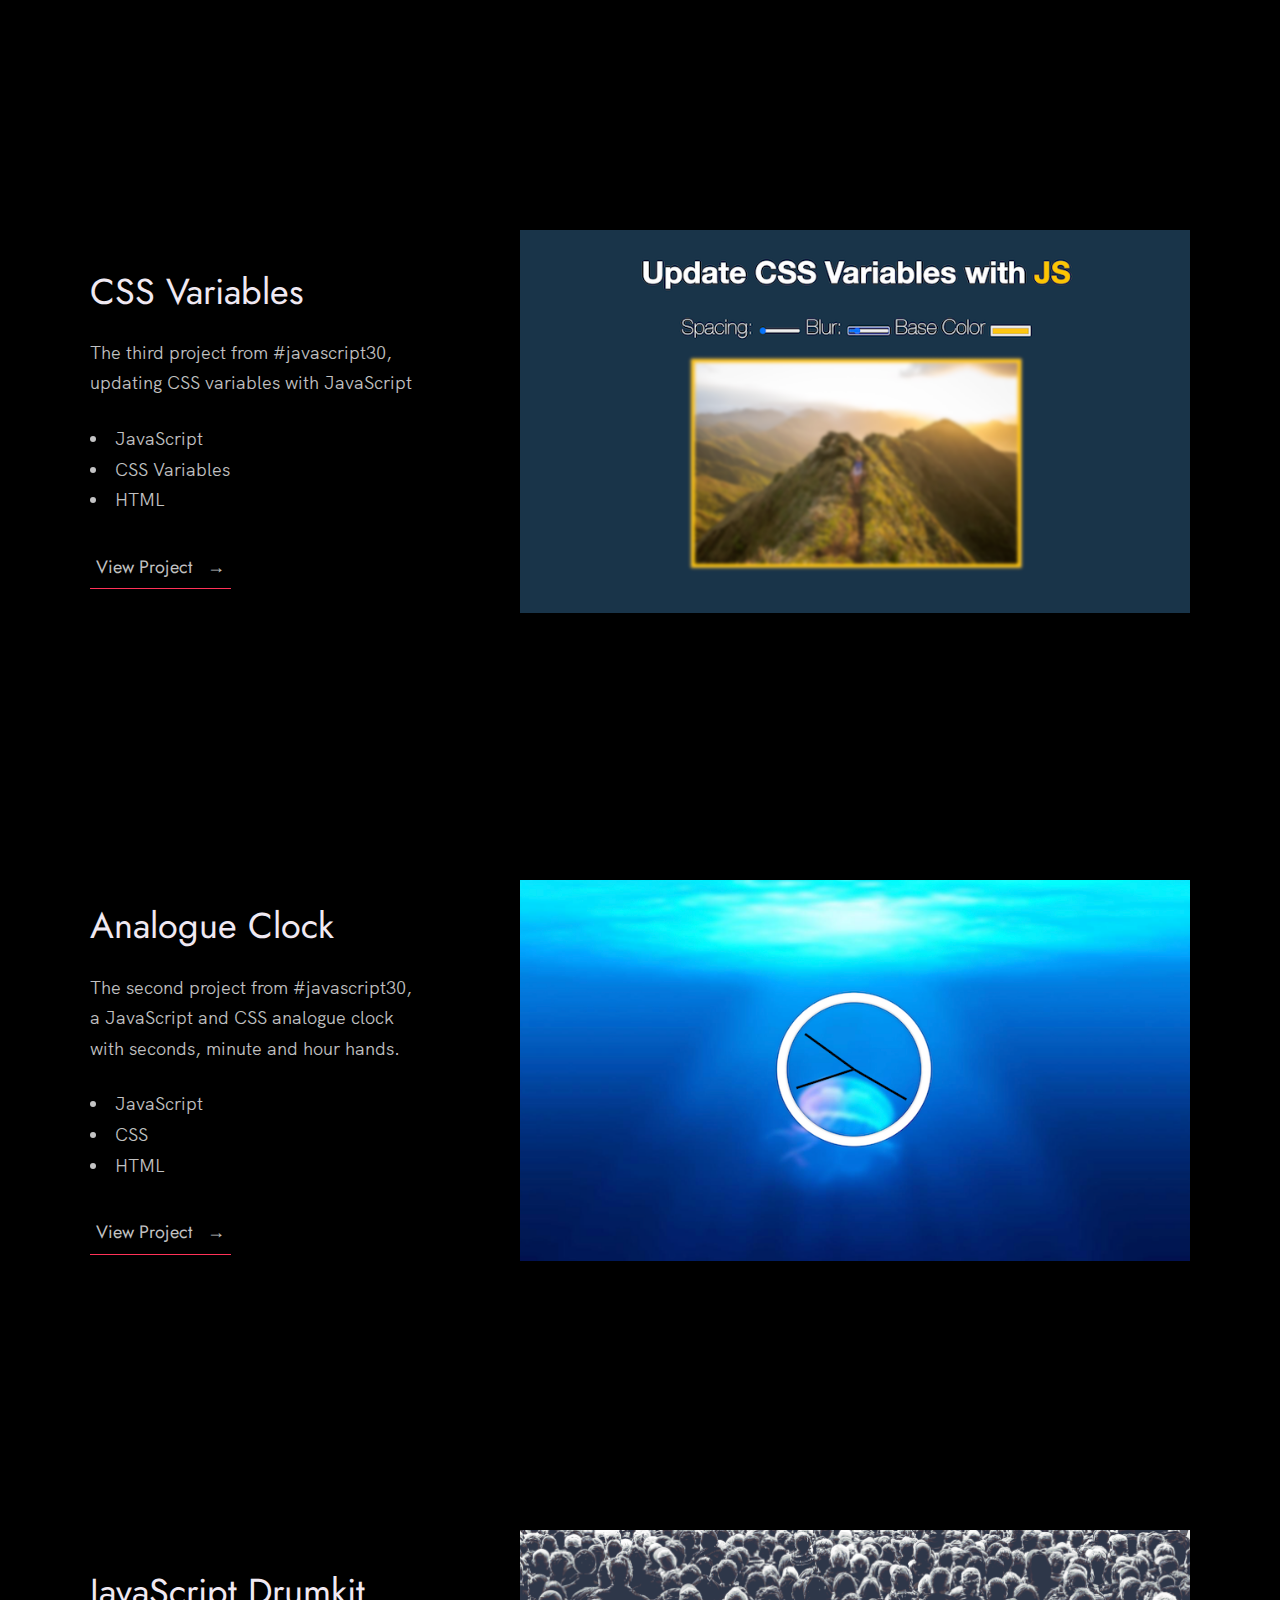
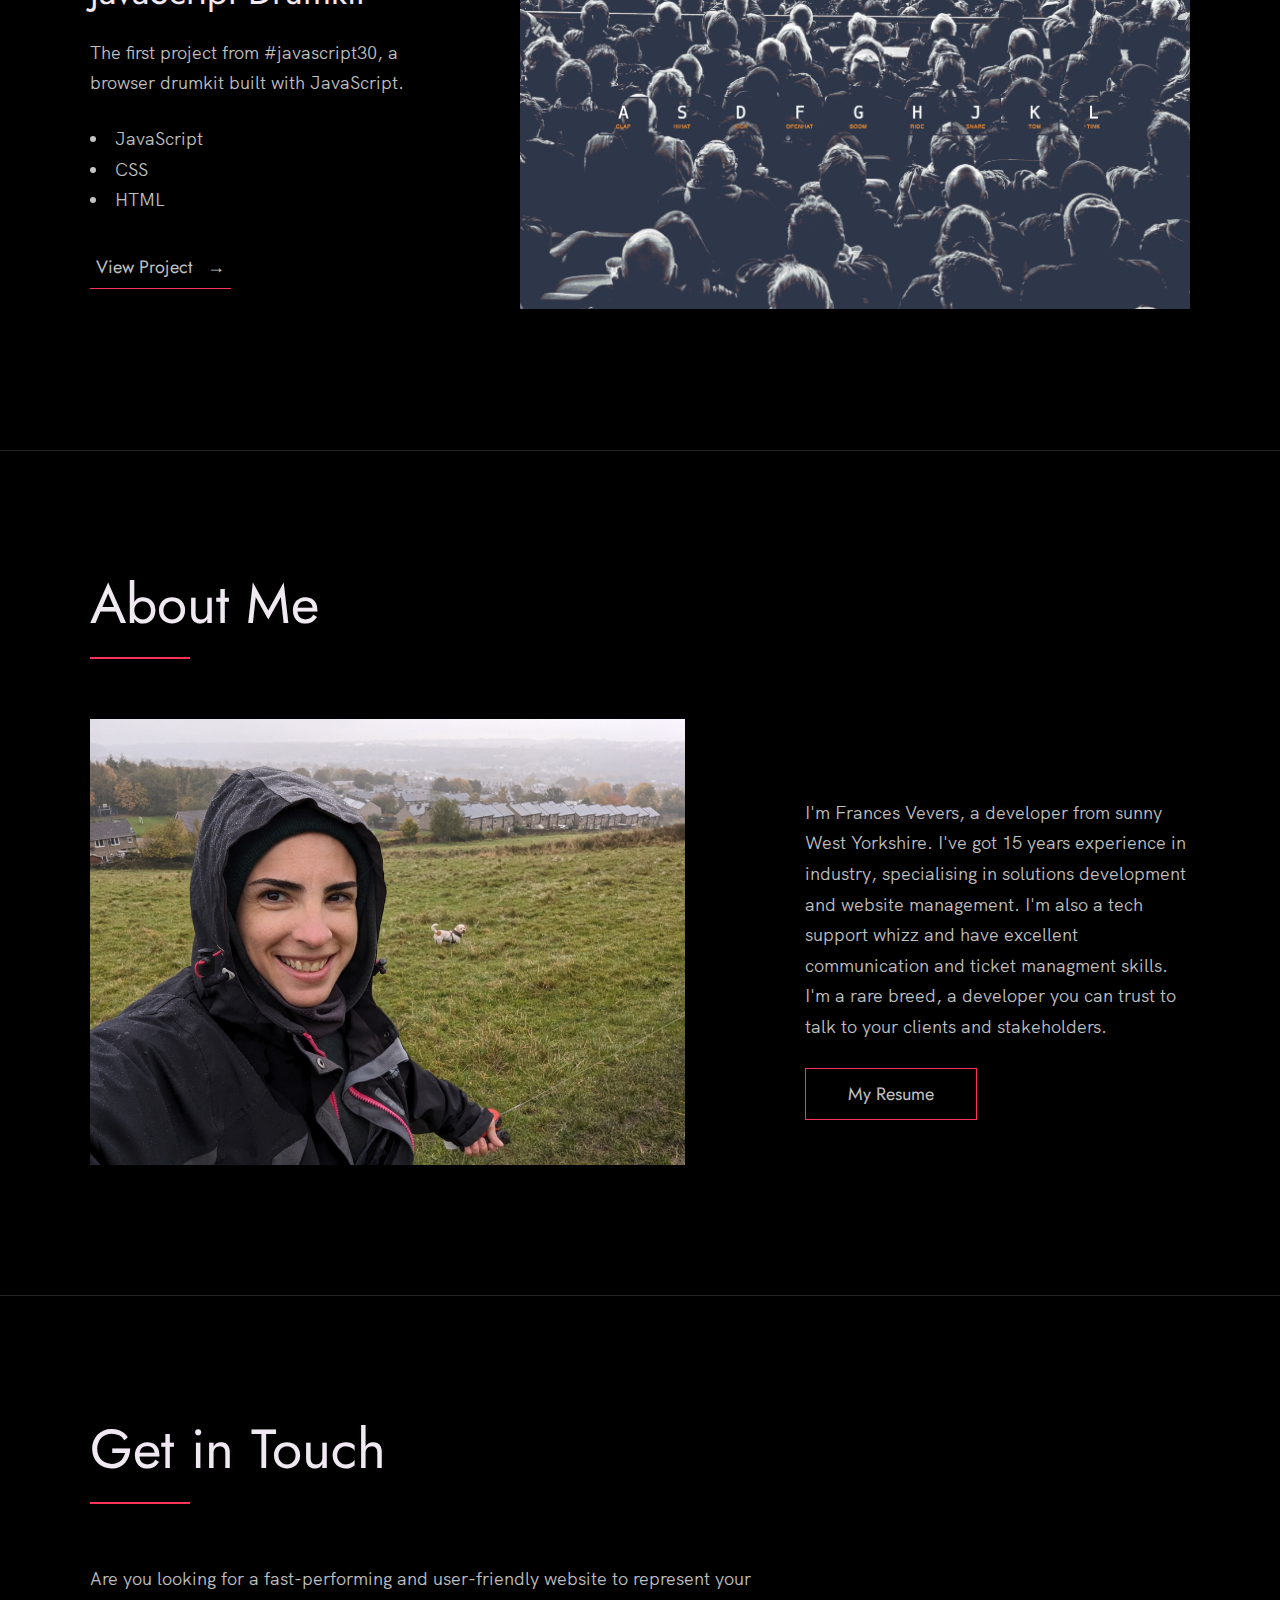
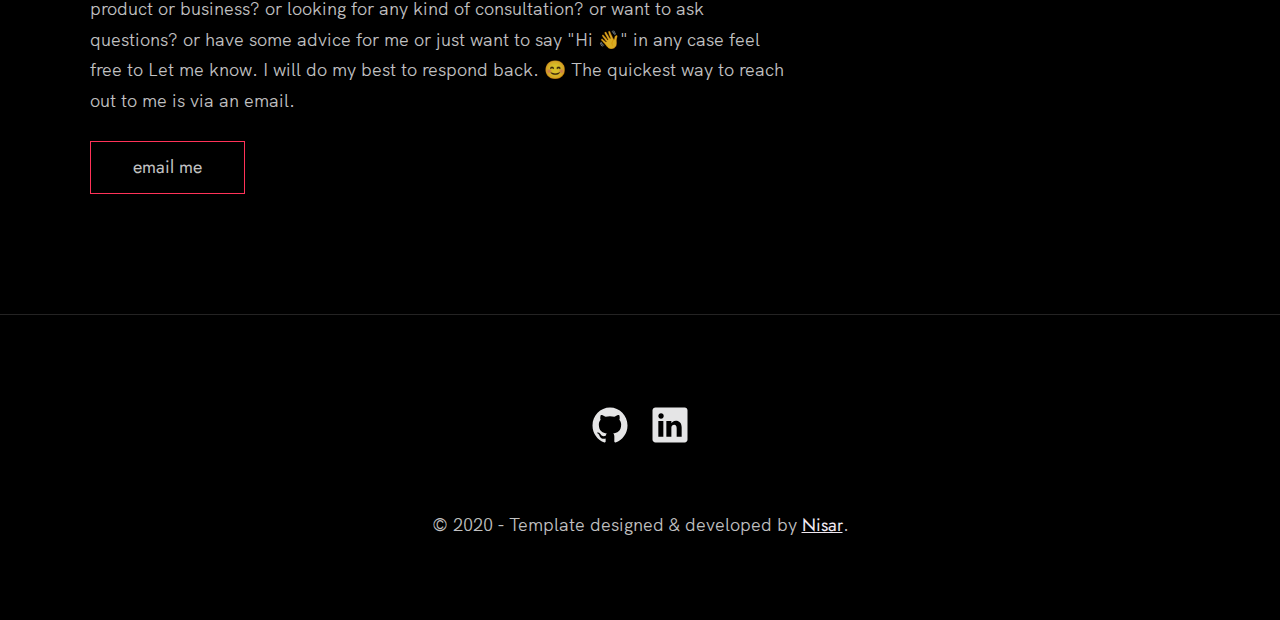
==== commit cd433286: "Updating my learning" ====
--- a/index.html
+++ b/index.html
@@ -136,7 +136,7 @@
             <div class="work__text">
               <h3>Static HTML Website</h3>
               <p>
-                This is a static HTML website I built for a job interview task.  They supplied the design and assets and specified it had to use Bootstrap 4.6.
+                This is a static, fully responsive HTML website I built for a job interview task.  They supplied the design and assets and specified it had to use Bootstrap 4.6.
               </p>
               <ul class="work__list">
                 <li>HTML</li>
@@ -145,13 +145,13 @@
               </ul>
 
               <div class="work__links">
-                <a href="./projects/websites/mylearning/mylearning/index.html" class="link__text" target="_blank">
+                <a href="./projects/websites/mylearning/" class="link__text" target="_blank">
                   View Project <span>&rarr;</span>
                 </a>
               </div>
             </div>
             <div class="work__image-box">
-              <img src="./projects/websites/mylearning/screenshot.png" class="work__image" alt="clock" />
+              <img src="./projects/websites/mylearning/screenshot.png" class="work__image" alt="screenshot" />
             </div>
           </div>
 
--- a/index.css
+++ b/index.css
@@ -490,6 +490,9 @@
 
 .work__image-box {
     margin-bottom: var(--gutter-normal);
+    height: 400px;
+    overflow: hidden;
+    display: block;
 }
 
 @media(min-width: 901px) {
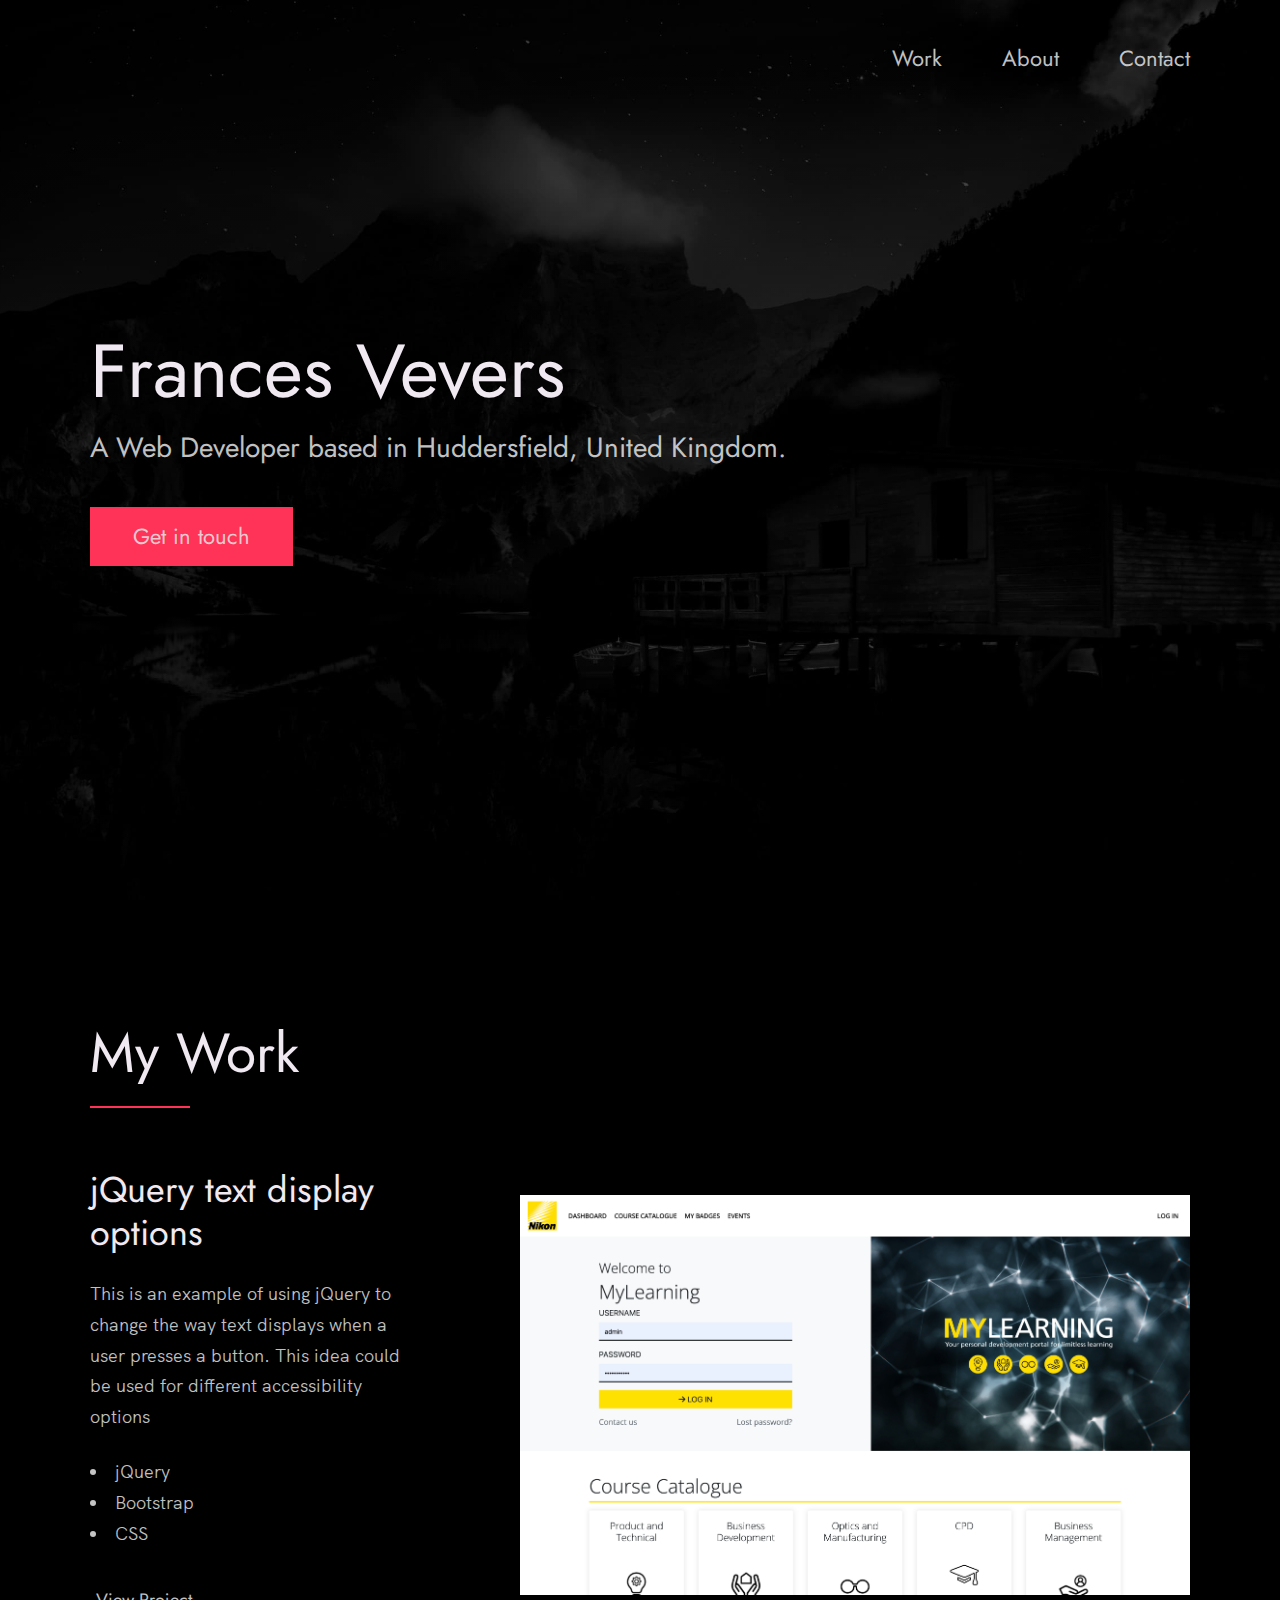
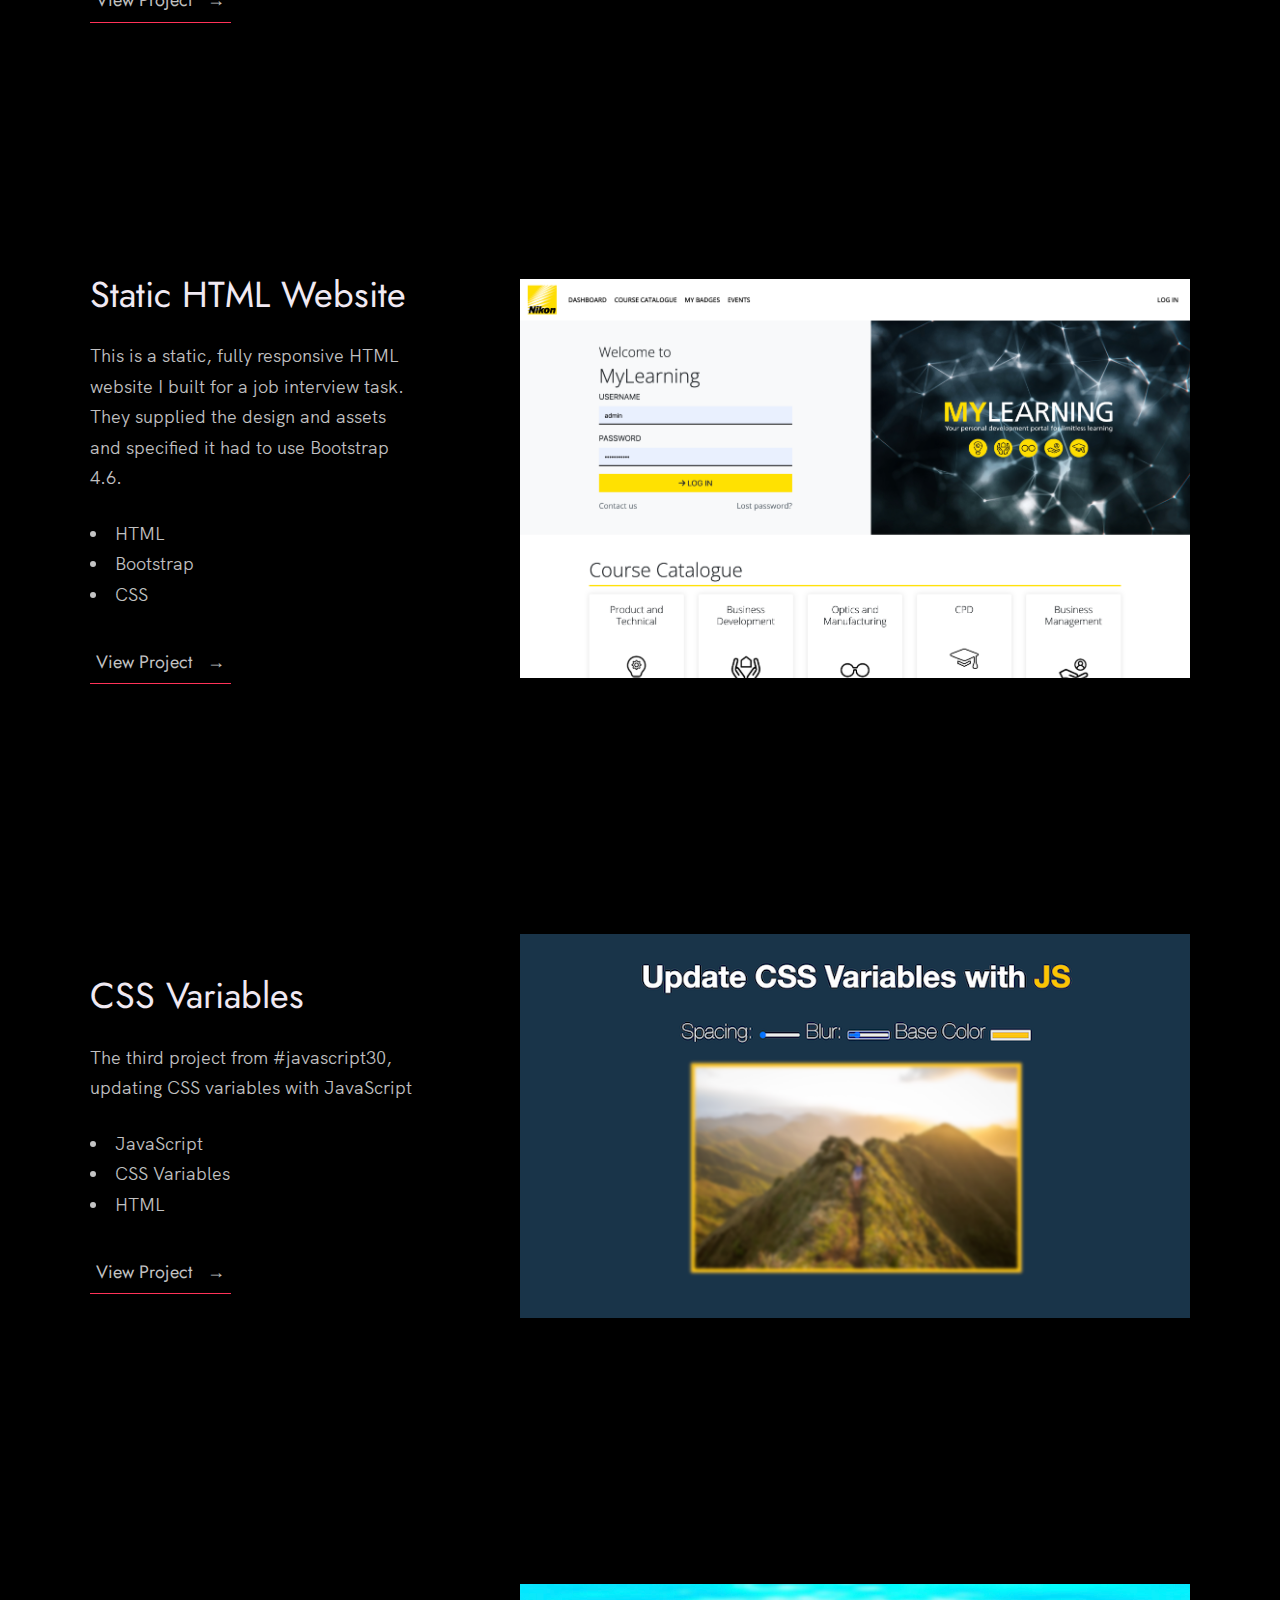
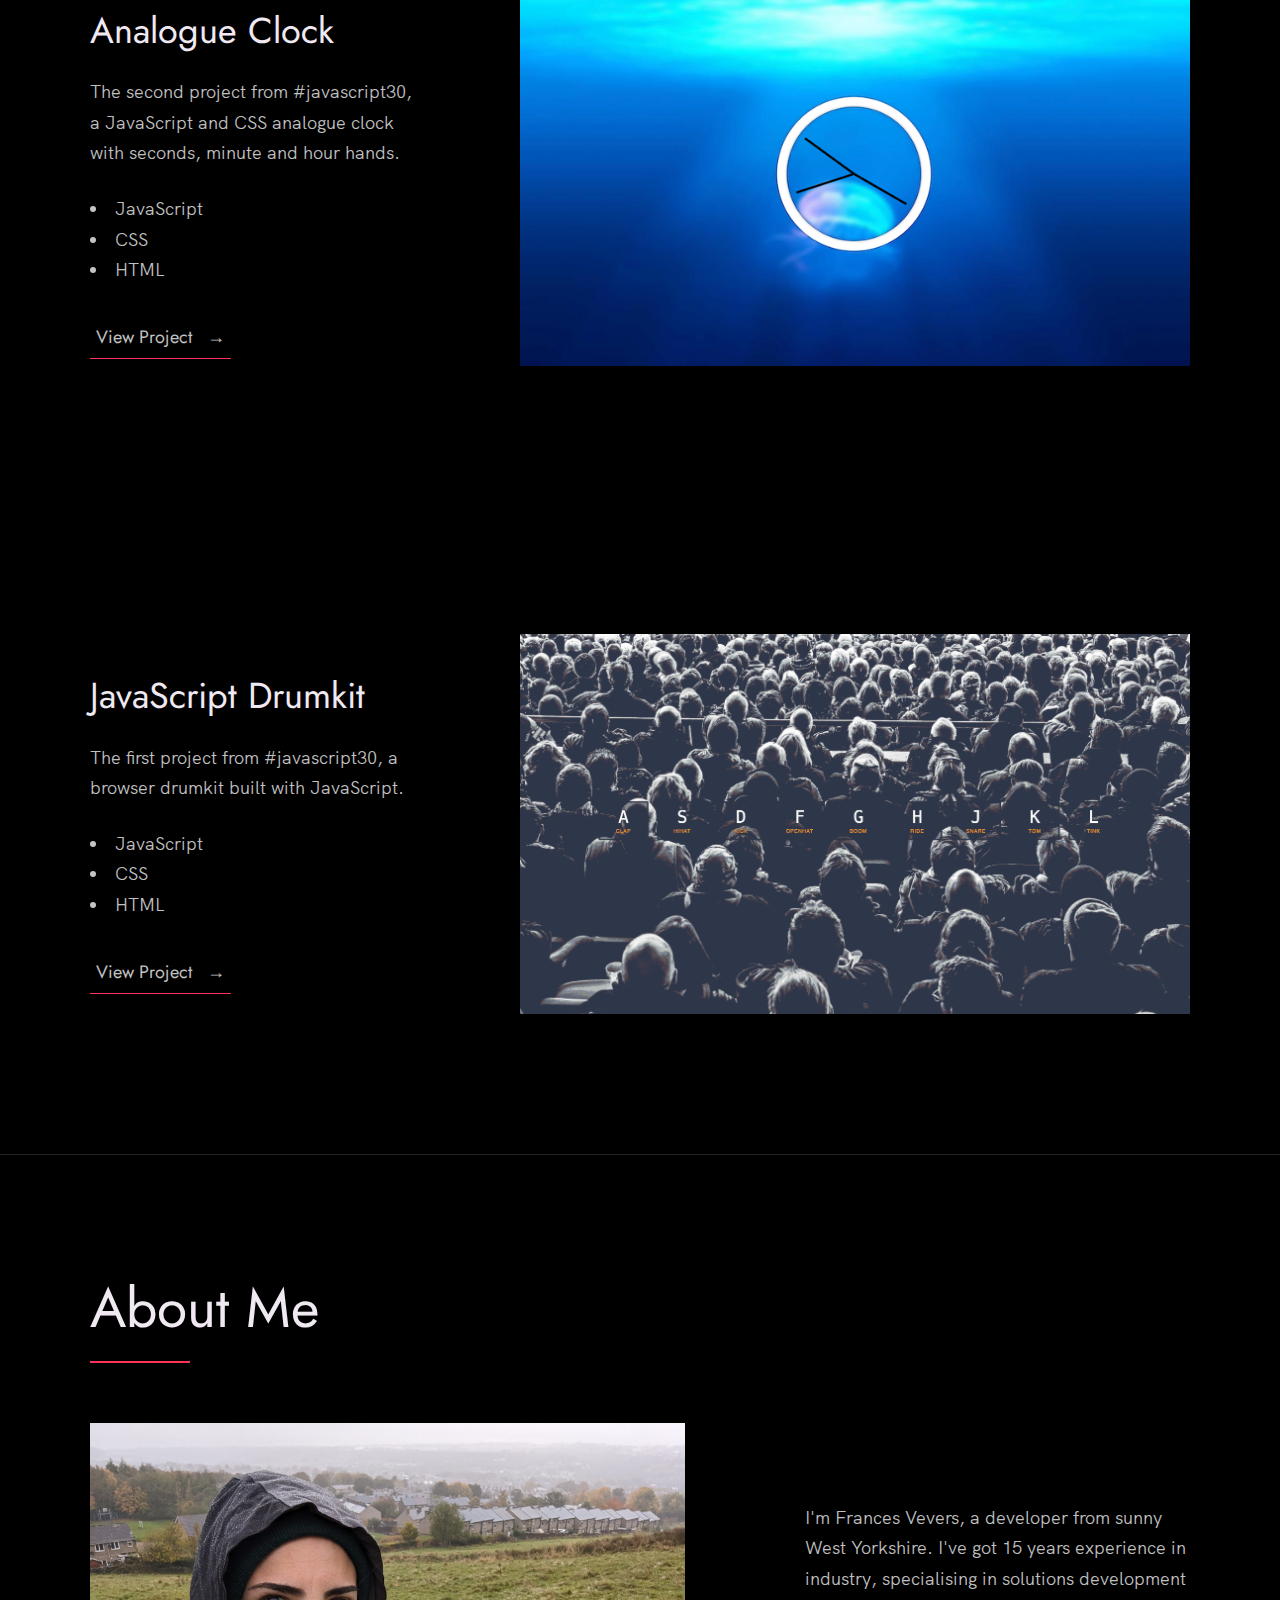
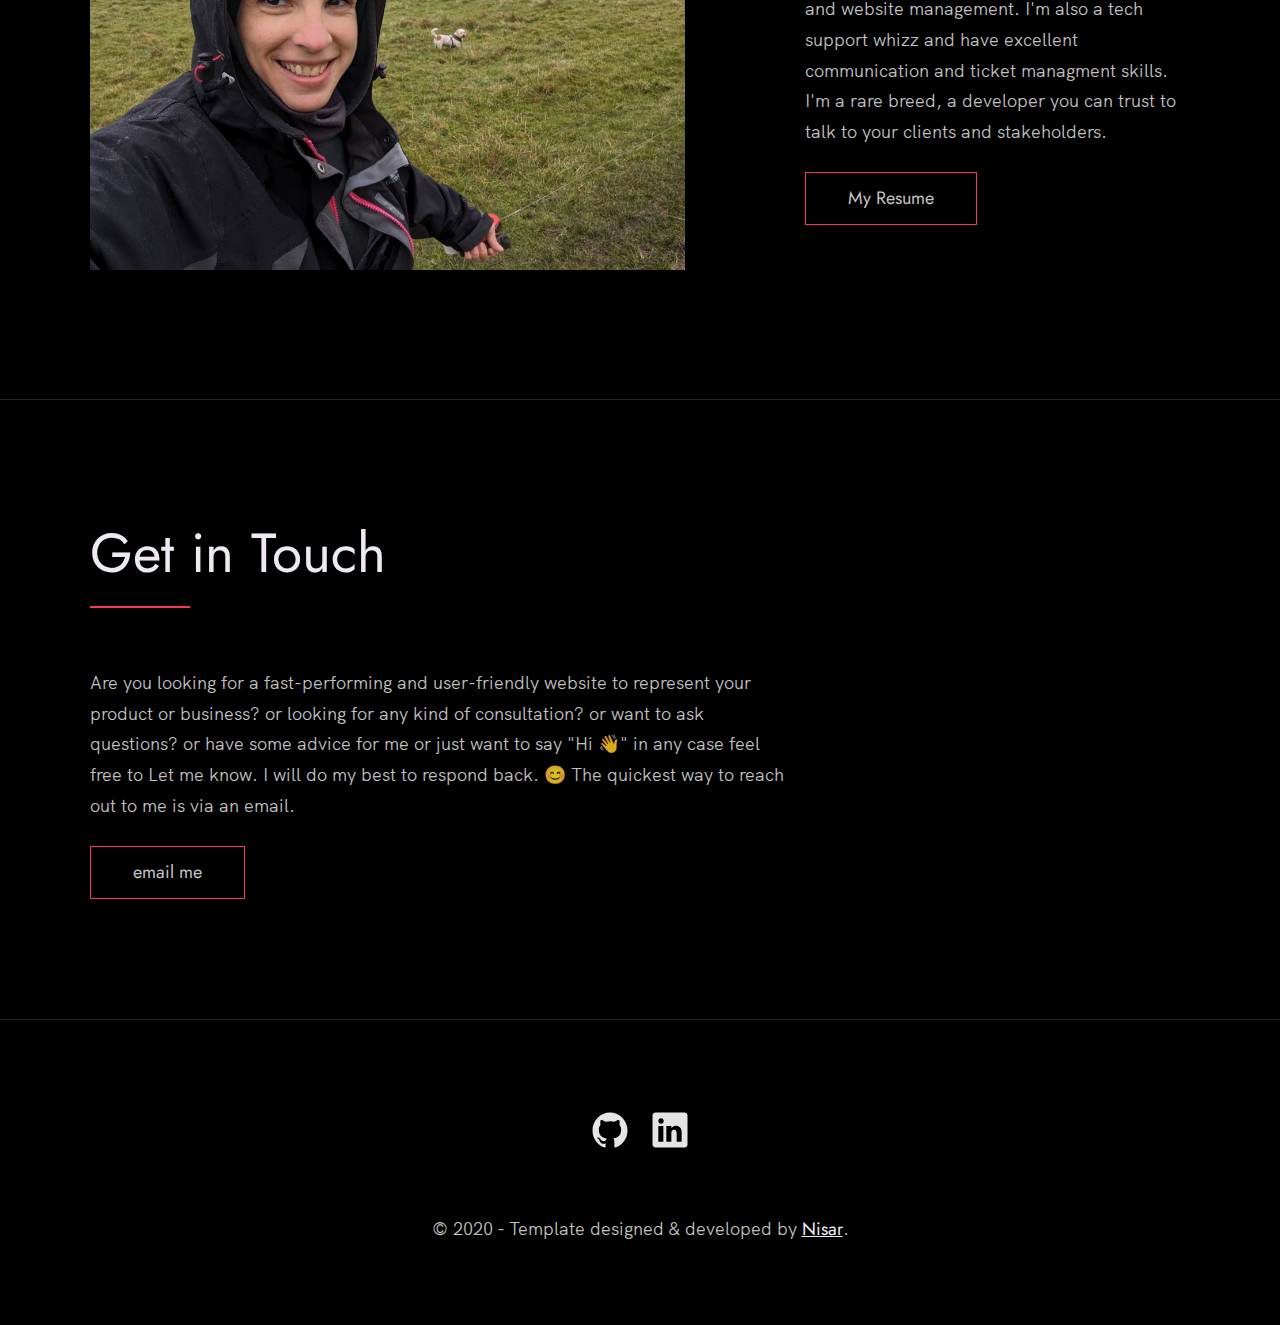
==== commit 621993b4: "Adding new project to my work" ====
--- a/index.html
+++ b/index.html
@@ -131,6 +131,29 @@
               <img src="./images/project-2.png" class="work__image" alt="Project 1" />
             </div>
           </div> -->
+
+          <div class="work__box">
+            <div class="work__text">
+              <h3>jQuery text display options</h3>
+              <p>
+                This is an example of using jQuery to change the way text displays when a user presses a button.  This idea could be used for different accessibility options
+              </p>
+              <ul class="work__list">
+                <li>jQuery</li>
+                <li>Bootstrap</li>
+                <li>CSS</li>
+              </ul>
+
+              <div class="work__links">
+                <a href="./projects/jquery/textcolours/" class="link__text" target="_blank">
+                  View Project <span>&rarr;</span>
+                </a>
+              </div>
+            </div>
+            <div class="work__image-box">
+              <img src="./projects/websites/mylearning/screenshot.png" class="work__image" alt="screenshot" />
+            </div>
+          </div>
 
           <div class="work__box">
             <div class="work__text">
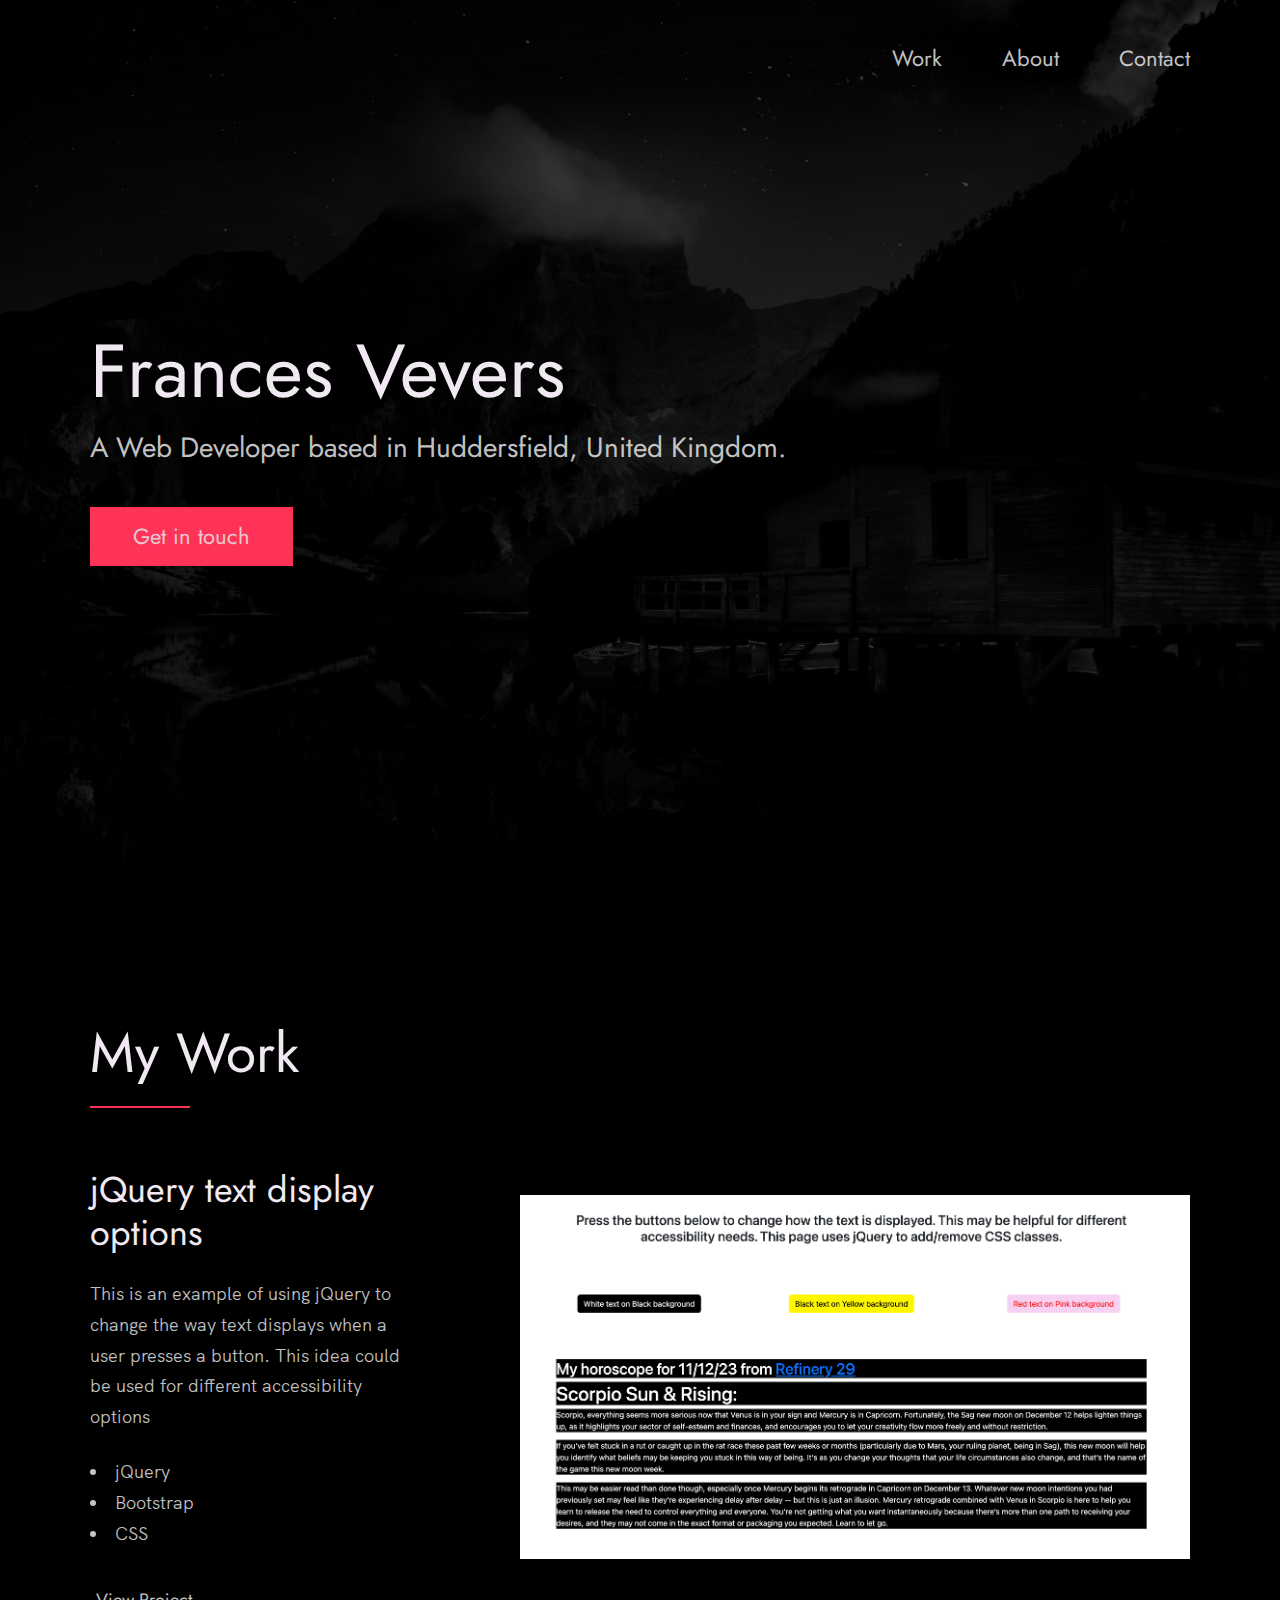
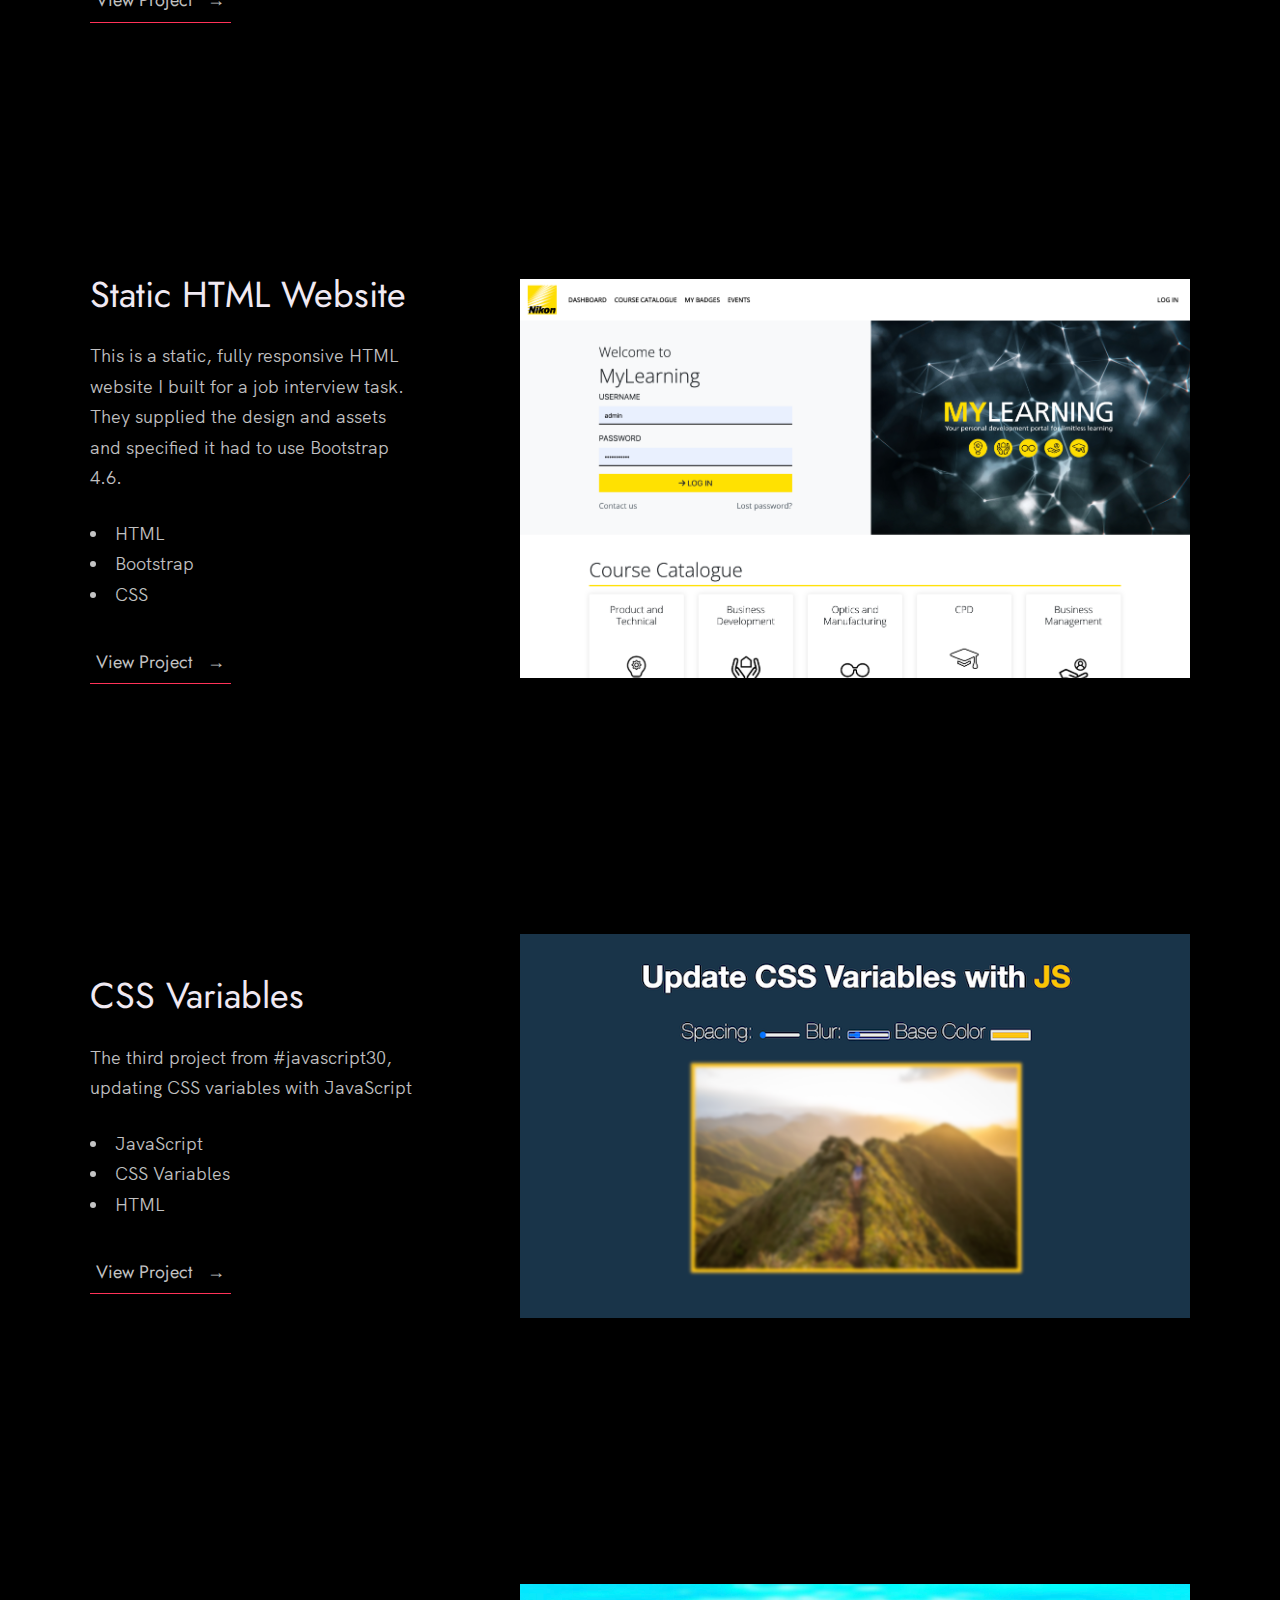
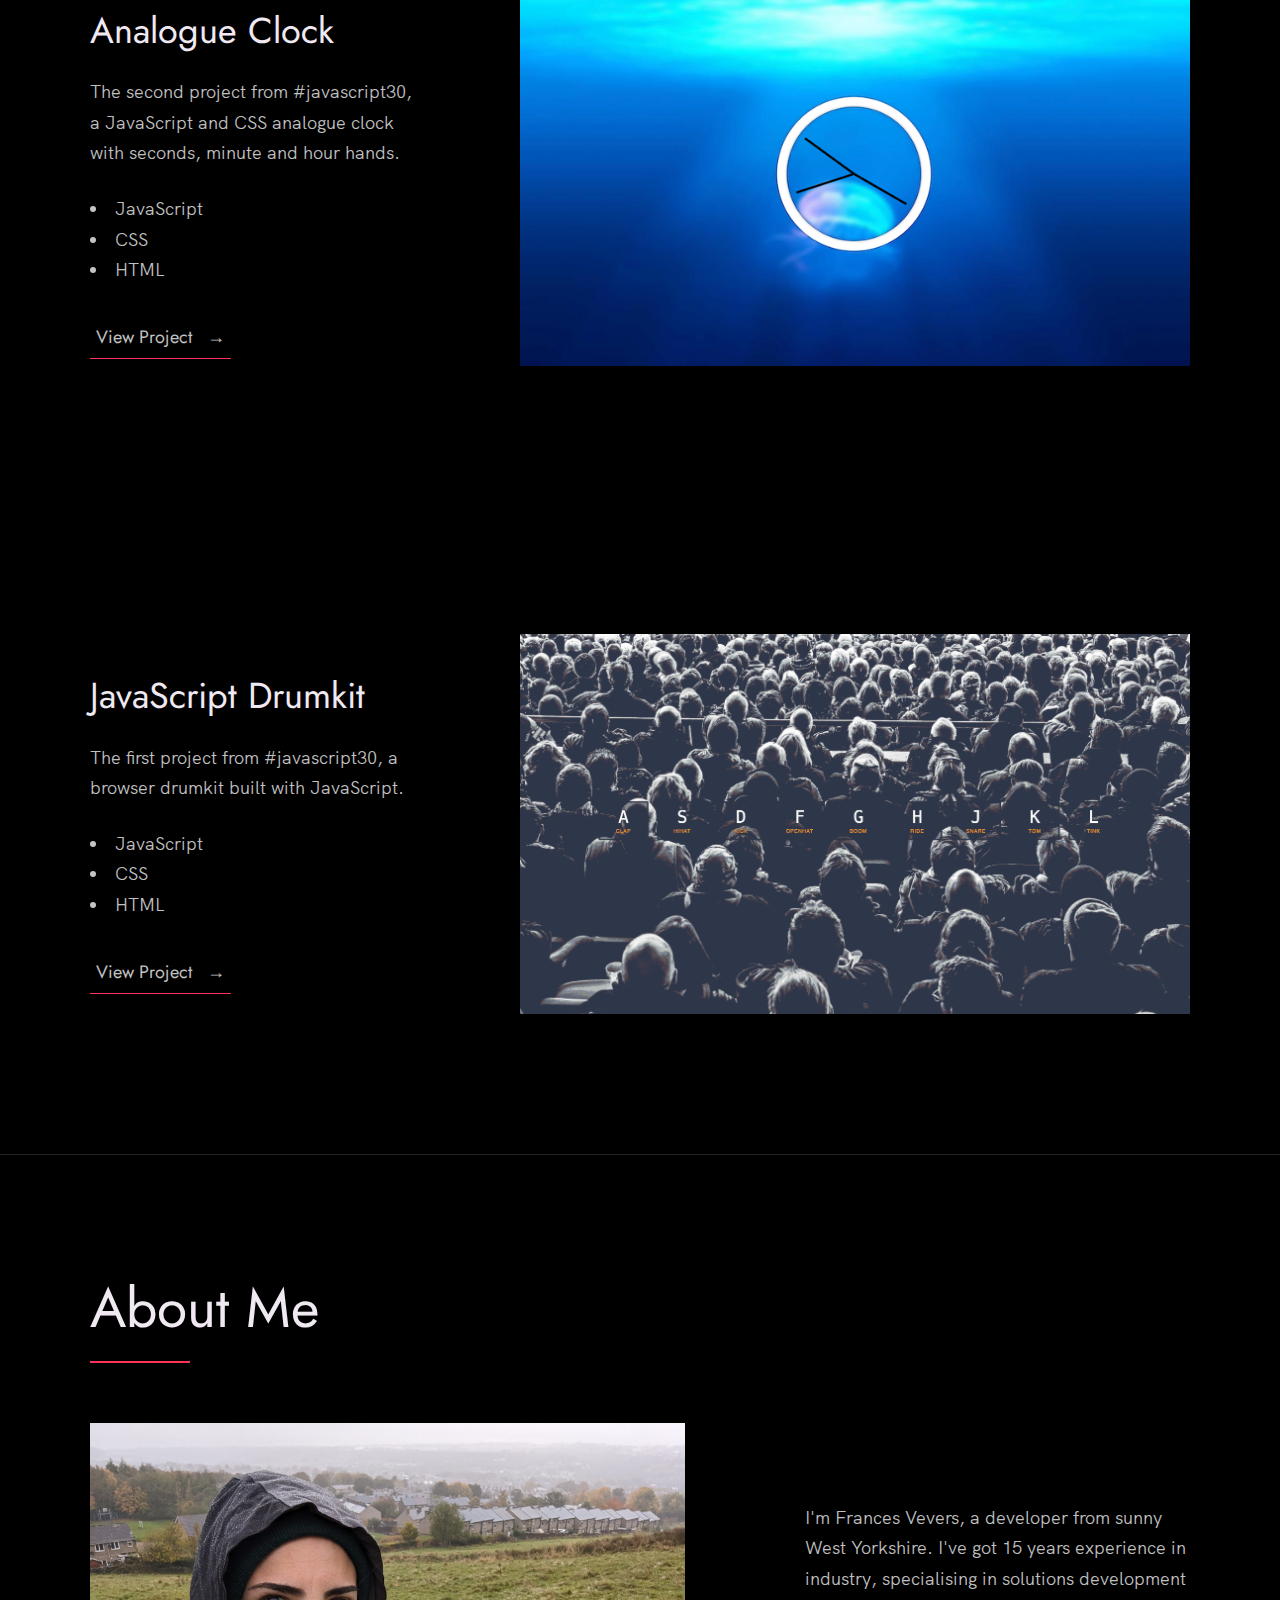
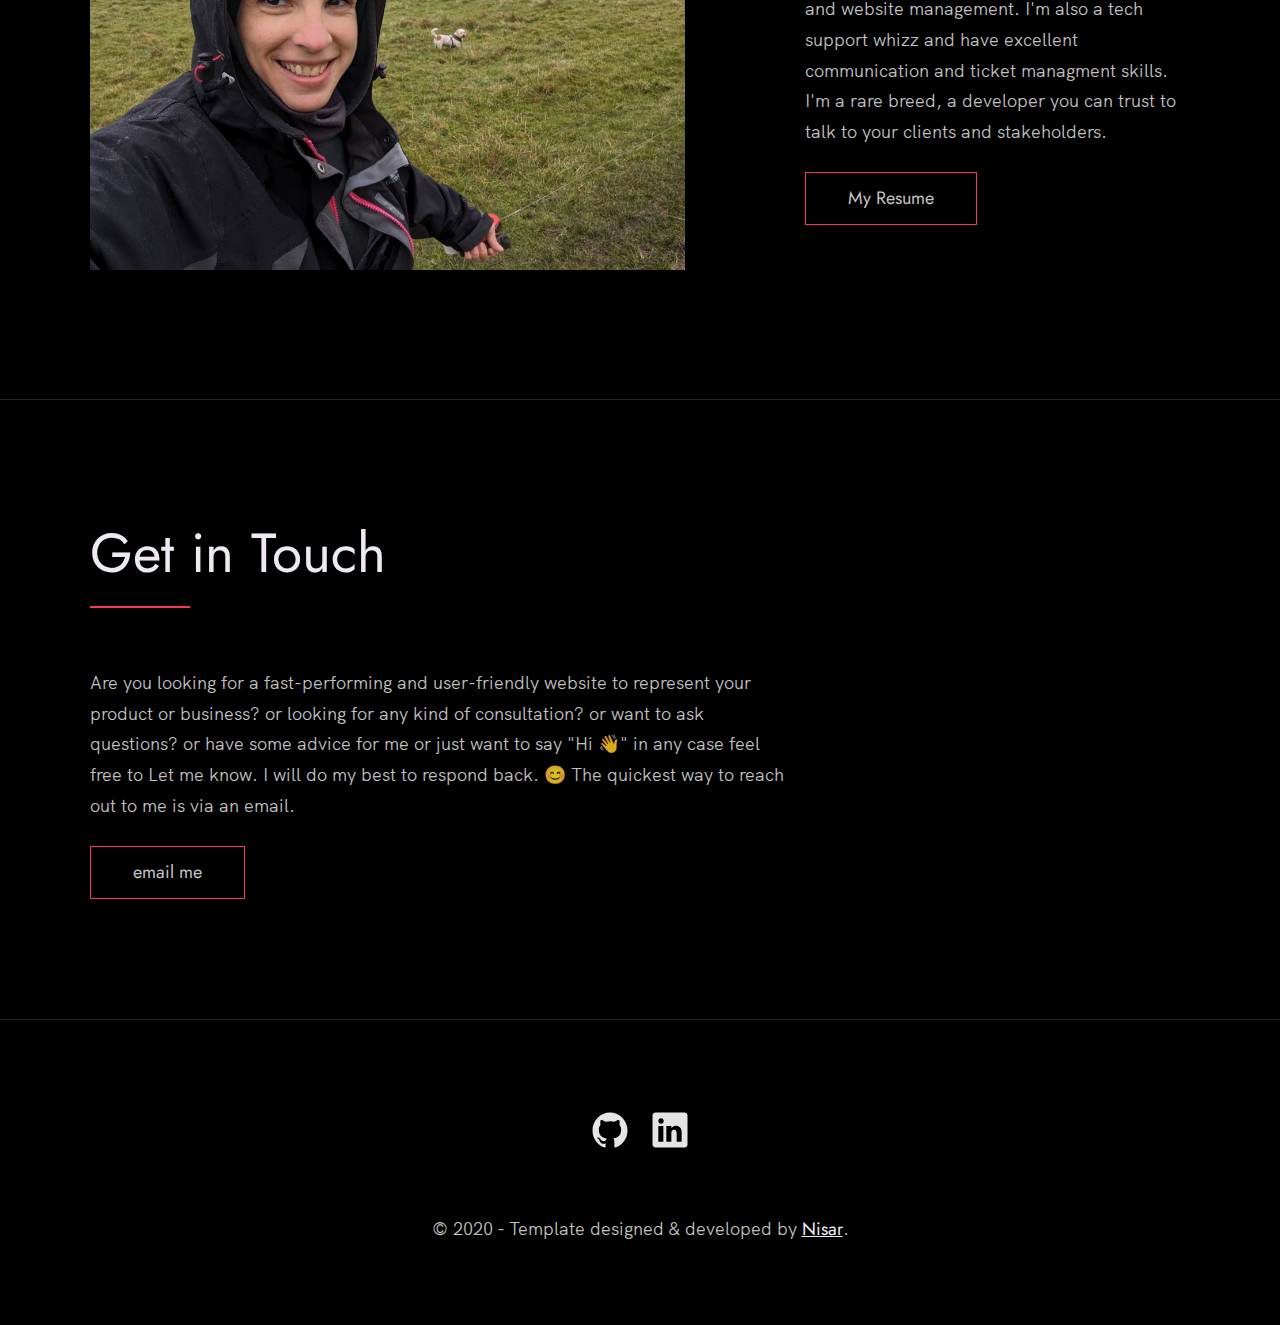
==== commit b62bbc88: "Adding textcolours image" ====
--- a/index.html
+++ b/index.html
@@ -151,7 +151,7 @@
               </div>
             </div>
             <div class="work__image-box">
-              <img src="./projects/websites/mylearning/screenshot.png" class="work__image" alt="screenshot" />
+              <img src="./images/project-textcolours.png" class="work__image" alt="screenshot" />
             </div>
           </div>
 
